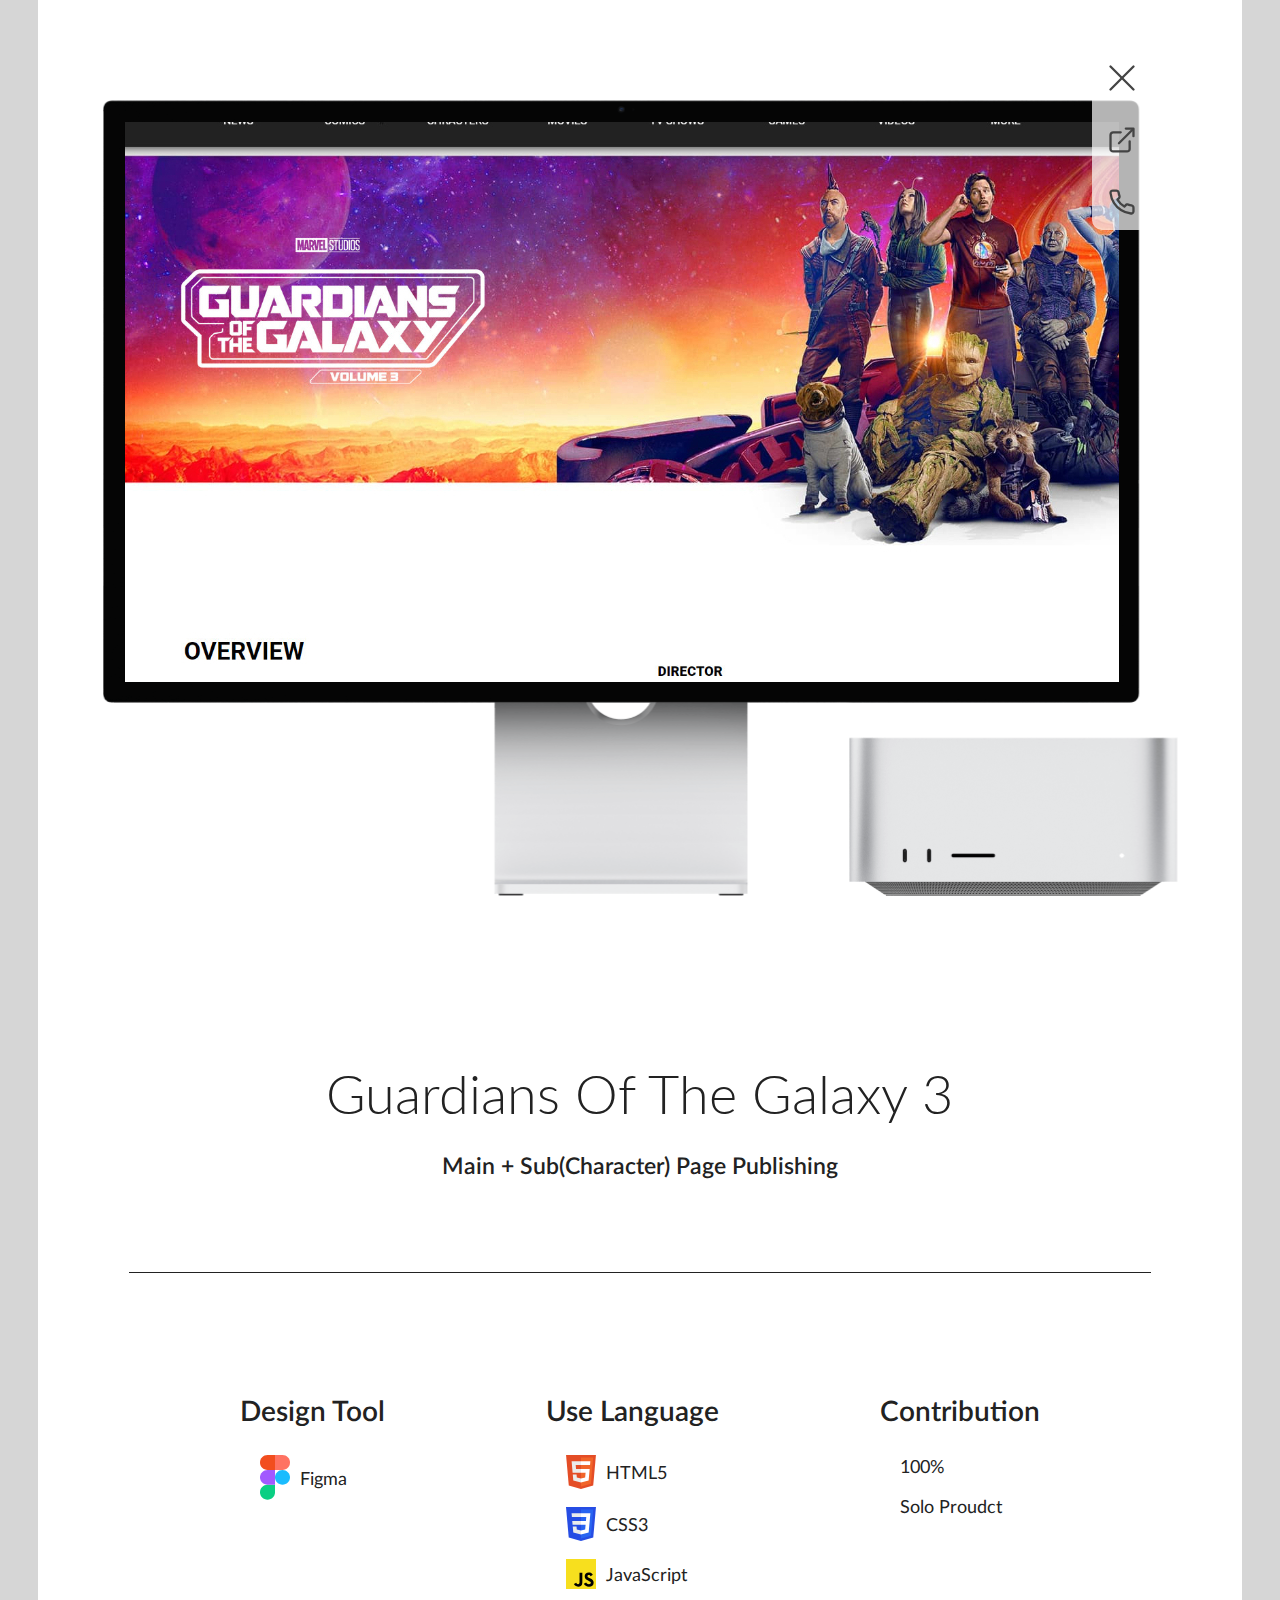
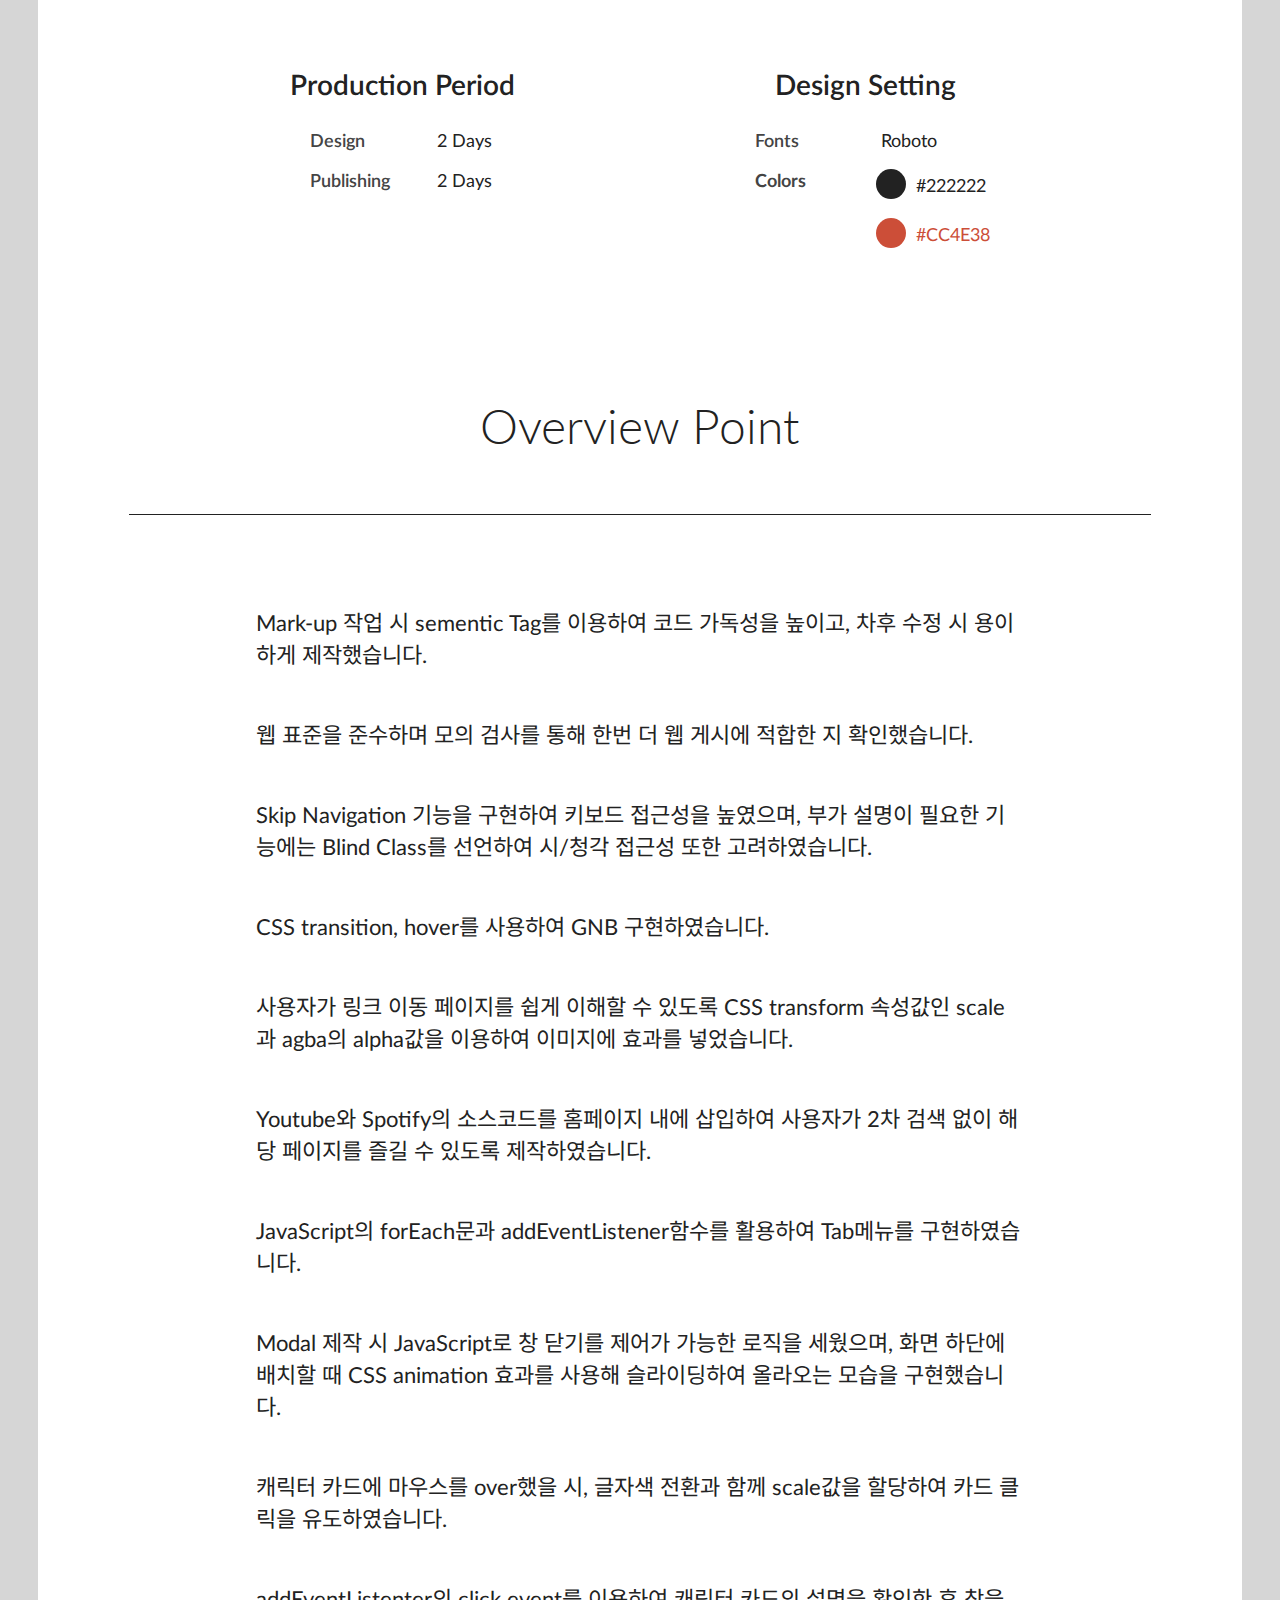
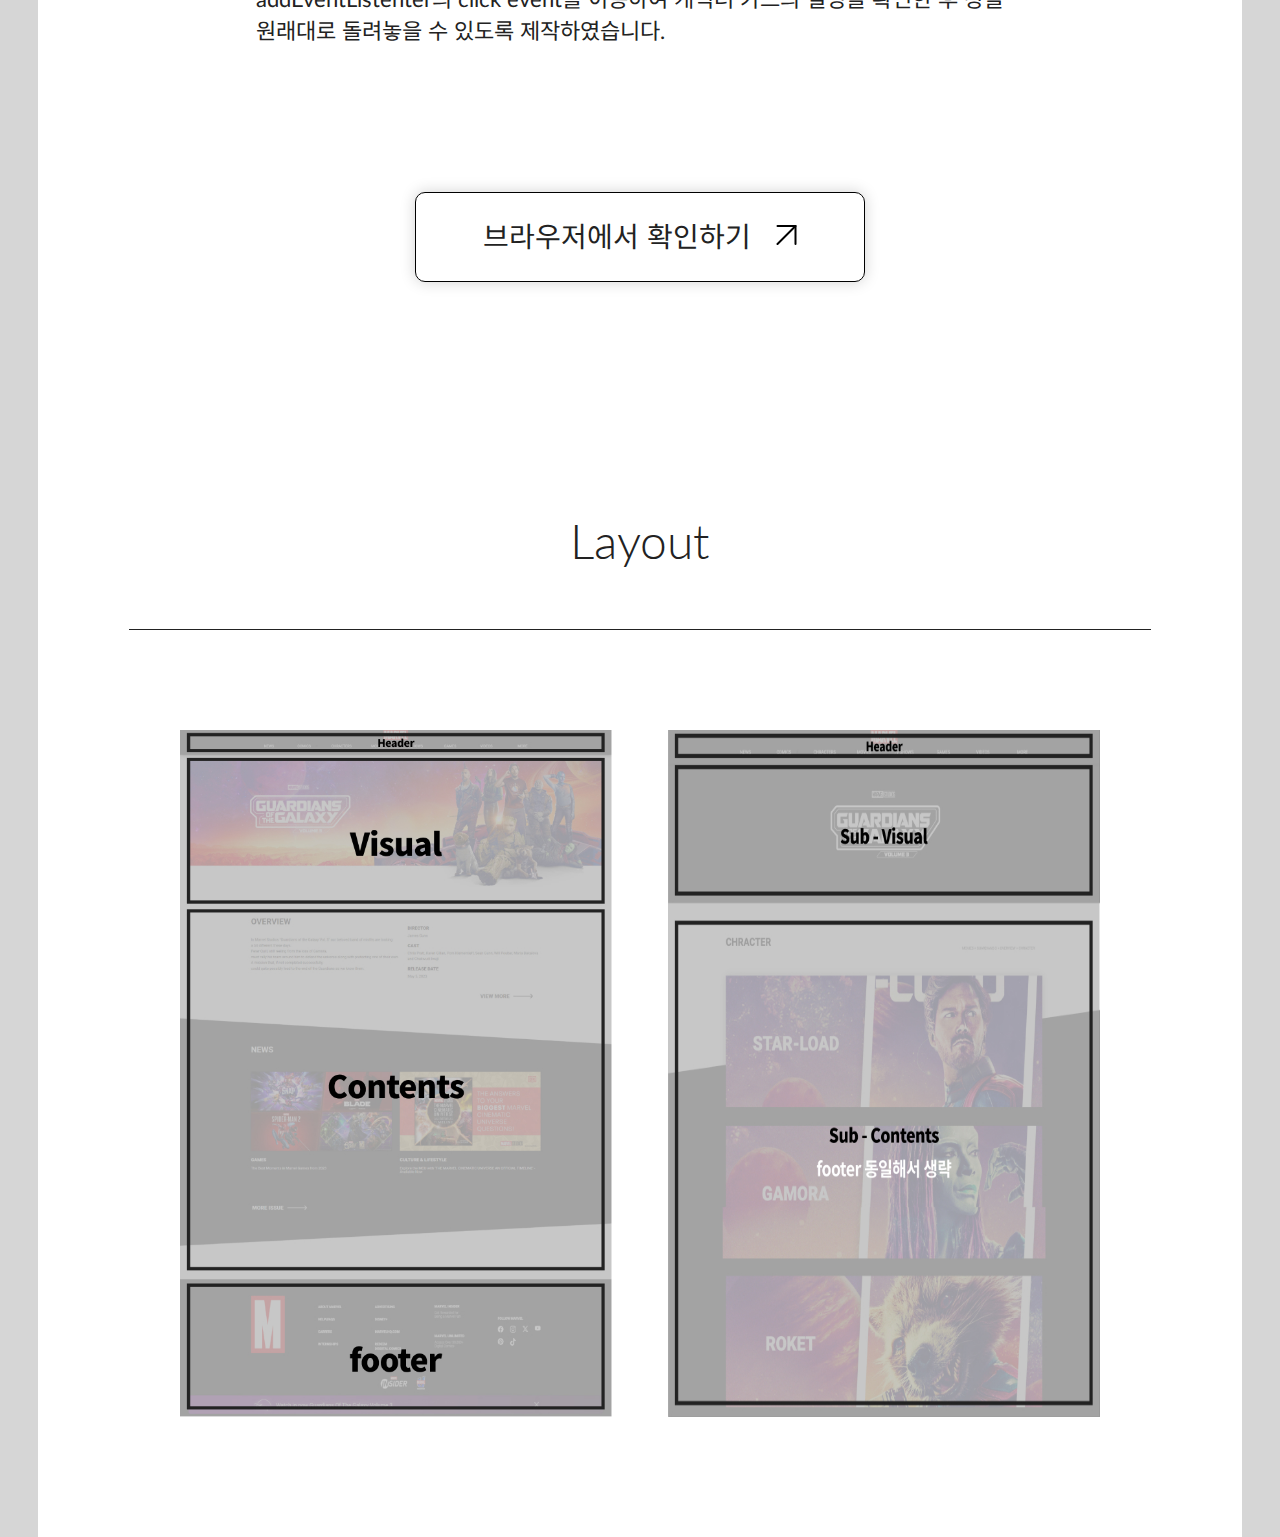
==== sub-works.html @ 9be68bdd "Add files via upload" ====
<!DOCTYPE html>
<html lang="ko">
<head>
<meta charset="UTF-8">
<meta name="viewport" content="width=device-width, initial-scale=1.0">
<title>works_guardians</title>
<!-- Google Fonts : Lato -->
<link href="https://fonts.googleapis.com/css2?family=Lato:wght@100;300;400;700;900&display=swap" rel="stylesheet">

<!-- Google Fonts : Noto Sans KR -->
<link href="https://fonts.googleapis.com/css2?family=Noto+Sans+KR:wght@100..900&display=swap" rel="stylesheet">

<!-- CSS -->
<link rel="stylesheet" href="css/sub-main.css">

<!-- 파비콘 -->
<link rel="icon" href="images/icon/sublime-icon-pav.png">
</head>
<body>


<div id="modal-contact">
	<div class="inner">
		<div class="heading">
			<div>
				<img src="images/icon/mail-icon.svg" alt="연락처를 알려드릴게요">
				<p>Easy Contect !</p>
			</div>
		</div>
 	
	 	<div class="con-area">
			<div class="call">
				<div class="call-para">
					<p>E-mail</p>
					<p>woogwayeon&#64;icloud.com</p>
				</div>

				<div class="call-para">
					<p>Cell Phone</p>
					<p>010 - 5244 - 0835</p>
				</div>

				<a href="http://woogwayeon.dothome.co.kr/portfolio/#profile" target="_blank">
					<div class="contect">
						<p>프로필 자세히 보러가기</p>
						<img src="images/icon/arrow-open-icon.svg" alt="열기">
					</div>
				</a>
			</div>

			<div class="img">
				<img src="images/face2.png" alt="프로필사진" class="face2">
			</div>
		</div>	

		<div class="button">
			닫기
		</div>

	</div>
</div>


<div id="wrap">
	
<div id="quick-bar">
	<div class="inner">
		<img src="images/icon/close-icon.svg" alt="창 닫기" onclick="window.close();">
		<a href="http://woogwayeon.dothome.co.kr/marvel" target="_blank">
			<img src="images/icon/open-window-icon.svg" alt="브라우저에서 창 열기">
		</a>
		<img src="images/icon/call-icon.svg" alt="연락처 확인하기" class="open-contect">
	</div>
</div>

<script>
	const openMod = document.querySelector('.open-contect')
	const callModal = document.querySelector('#modal-contact');
	const face2 = document.querySelector('.face2');
	const closeM = document.querySelector('.button');

	callModal.style.display="none";

	openMod.addEventListener("click", function(){
		callModal.style.display="block";
		callModal.style.animation="m-animation 0.5s";
		face2.style.animation="face 3s"
	})

	closeM.addEventListener('click',()=>{
		callModal.style.display="none";
	})

</script>

<div id="visual">
	<div class="inner">
		<div class="mac">
			<div class="mask">
				<img src="images/mockup/gog3.jpg" alt="" class="mac-window">
			</div>
		</div>
	</div>
</div>

<script>
	const gall = document.querySelector(".mask")
	const img = document.querySelector(".mac-window")
	const tempItem = img.cloneNode(true);

	gall.appendChild(tempItem);

		
	let y = 0;

	function slideGall(){
		

		y = y - 1;

		if( y < -(4096-560) ){ y=0; }

		if( y > 0 ){ y= -(4096-560); }

		img.style.top=y+"px";
	}

	setInterval(slideGall, 40);

</script>

<article id="con-wrap">

	<header id="header">
		<div class="inner">
			<h1>Guardians Of The Galaxy  3</h1>
			<p>Main + Sub(Character) Page Publishing</p>
		</div>
	</header>

	<section id="preview">

		<div class="inner">
			<div class="f-line">
				<div class="design-tool">
					<h3>Design Tool</h3>
					<div class="icon-set">
						<img src="images/icon/figma-icon.svg" alt="figma">
						<p>Figma</p>
					</div>
				</div>
				<div class="lang">
					<h3>Use Language</h3>
					<div class="icon-set">
						<img src="images/icon/html5.svg" alt="HTML5">
						<p>HTML5</p>
					</div>
					<div class="icon-set">
						<img src="images/icon/css3.svg" alt="CSS3">
						<p>CSS3</p>
					</div>
					<div class="icon-set">
						<img src="images/icon/js-icon.svg" alt="JavaScript ES6">
						<p>JavaScript</p>
					</div>
				</div>
				<div class="contribution">
					<h3>Contribution</h3>
					<p>100%</p>
					<p>Solo Proudct</p>
				</div>
			</div>

			<div class="s-line">
				<div class="period">
					<h3>Production Period</h3>
					<div class="para-set">
						<p>Design</p>
						<p>2 Days</p>
					</div>
					<div class="para-set">
						<p>Publishing</p>
						<p>2 Days</p>
					</div>
				</div>
				<div class="setting">
					<h3>Design Setting</h3>
					<div class="para-set">
						<p>Fonts</p>
						<p>Roboto</p>
					</div>
					<div class="colorchips">
						<p>Colors</p>
						<div class="c-circle">	
							<div class="icon-set">
								<img src="images/color/222.svg" alt="figma">
								<p>&#35;222222</p>
							</div>
							<div class="icon-set">
								<img src="images/color/CC4E38-gog.svg" alt="figma">
								<p>&#35;CC4E38</p>
							</div>
						</div>
					</div>
				</div>
			</div>
		</div>

	</section>
	<section id="overview">
		<div class="inner">
			<h2>Overview Point</h2>

			<div class="para">
				<p>Mark-up 작업 시 sementic Tag를  이용하여 코드 가독성을 높이고, 차후 수정 시 용이하게  제작했습니다.</p>
				<p>웹 표준을 준수하며 모의 검사를 통해 한번 더 웹 게시에 적합한 지 확인했습니다.</p>
				<p>
					Skip Navigation 기능을 구현하여 키보드 접근성을 높였으며,
					부가 설명이 필요한 기능에는 Blind Class를 선언하여 시/청각 접근성 또한 고려하였습니다.
				</p>
				<p>CSS transition, hover를 사용하여 GNB 구현하였습니다.</p>
				<p>
					사용자가 링크 이동 페이지를 쉽게 이해할 수 있도록 CSS transform 속성값인 scale과 agba의 alpha값을 이용하여
					이미지에 효과를 넣었습니다.
				</p>
				<p>
					Youtube와 Spotify의 소스코드를 홈페이지 내에 삽입하여 사용자가 2차 검색 없이 해당 페이지를 즐길 수 있도록
					제작하였습니다.
				</p>
				<p>JavaScript의 forEach문과 addEventListener함수를 활용하여 Tab메뉴를 구현하였습니다.</p>
				<p>
					Modal 제작 시 JavaScript로 창 닫기를 제어가 가능한 로직을 세웠으며,
					화면 하단에 배치할 때 CSS animation 효과를 사용해 슬라이딩하여 올라오는 모습을 구현했습니다.
				</p>			
				<p>캐릭터 카드에 마우스를 over했을 시, 글자색 전환과 함께  scale값을 할당하여 카드 클릭을 유도하였습니다.</p>
				<p>
					addEventListenter의 click event를 이용하여 캐릭터 카드의 설명을 확인한 후 창을 원래대로
					돌려놓을 수 있도록  제작하였습니다.
				</p>	
			</div>
			<div class="btn">
				<a href="http://woogwayeon.dothome.co.kr/marvel" target="_blank">
					<div class="inner">
						<p>브라우저에서 확인하기</p>
						<img src="images/icon/arrow-open-icon.svg" alt="브라우저에서 작업물 확인하기">
					</div>
				</a>
			</div>
		</div>
	</section>

	<section id="layout">
		<h2>Layout</h2>
		<div class="layout-img">
			<img src="images/mockup/gog3-layout-01.jpg" alt="메인페이지 레이아웃 구조를 나타낸 그림입니다 헤더, 비주얼, 컨텐츠, 푸터가 세로배열 되어있습니다.">
			<img src="images/mockup/gog3-layout-02.jpg" alt="서브페이지 레이아웃 구조를 나타낸 그림입니다 헤더, 서브메인과 비주얼을 함께 합친 뒤 컨텐츠 부분이 이어집니다. 푸터까지 모든 블록은 세로배열 되어있습니다.">
		</div>
	</section>

</article>

<footer id="footer">
	<div class="f-inner"></div>
</footer>

</div>

</body>
</html>
---- css/sub-main.css ----
/* CSS Reset */

html{ height: 100%; }
body{ background: #D6D6D6; }
body,header,div,article,section,nav,footer,h1,h2,h3,h4,h5,h6,ul,li,fieldset,legend,p{ margin: 0; padding: 0; font-family: 'Lato','Noto Sans KR'; box-sizing: border-box; }
h1,h2,h3,h4,h5,h6,input,button{ font-size: 14px; color: #222 }
ul,li,ol{ list-style: none; color:#222; }
a{ text-decoration: none; color: #222; transition:0.5s; }
a:hover{ opacity: 0.6; }
fieldset{ border: none; }
img { vertical-align:top; }
table { border-collapse:collapse; }
p{ color: #222; }

.blind{ position: absolute; top: -9999px; } 

/* wrap */

#wrap{
	width: 94%;
	min-width: 820px;
	margin: 0 auto;
	background: #fff;
}

/* quick click */

#quick-bar{
	position: fixed;
	right: 10%; top: 50px;
	z-index: 999;
}

#quick-bar .inner{
	width: 60px; height: 180px;
	background: #fff;
/*	border: 1px solid #000;*/
	background: rgba(255, 255, 255, 0.7);
	border-radius: 10px;
	display: flex;
	flex-direction: column;
	align-items: center;
	padding-top: 15px;
}

#quick-bar .inner img{ 
	display: block;
	width: 26px;
	padding-bottom: 36px;
	transition: 0.5s;
}

#quick-bar .inner img:hover{ opacity: 0.6; }

/* visual-mac */

#visual{ width: 100%; margin: 0 auto; }
#visual .inner{ 
	text-align: center;
	padding-top: 100px; 
}

.mac{
	width: 1075px; height: 796px;
	margin: 0 auto;
/*	border: 3px solid pink;*/
	background: url(../images/Mac-crop.png) no-repeat;
	position: relative;
}

.mask{ 
	background: cyan; 
	width: 994px; 
	height: 560px;
	overflow:hidden; 
	position: absolute;
	top: 22px; left: 22px;
}

/*@keyframes slide-img{
	0%{ top: 0%; }
	100%{ top: -450%; }
}*/

.mask img{ 
/*	animation: slide-img 50s infinite linear 0.7s backwards;*/
	position: relative;
	top:0; left: 0;
}




/* content wrap */

#con-wrap{ 
	width: 85%;
	margin: 0 auto;
/*	border: 1px solid magenta; */
}



/* header */

#header{  
	width: 100%;
	padding-top: 165px;
	padding-bottom: 93px;
	border-bottom: 1px solid #222;
}

#header .inner{ text-align: center; }

#header h1{ 
	font: 300 54px 'Lato';
	letter-spacing: -2%; 
}

#header p{
	font: 600 23px 'Lato';
	transform: rotate(0.03deg);
	padding-top: 25px;
}



/* preview */

#preview{ padding-top: 120px; }

#preview .inner>div h3{
	font: 600 28px 'Lato';
	transform: rotate(0.03deg);
	padding-bottom: 28px;
}

#preview p{
	font: 400 18px 'Lato';
	transform: rotate(0.03deg);
}

/* Preview - first line */

.f-line{
	width: 800px;
	margin: 0 auto;
	display: flex;
	justify-content: space-between;
}


.icon-set{
	display: flex;
	align-items: center;
	padding-left: 20px;
	padding-bottom: 18px;
}

.icon-set img{
	width: 30px;
/*	margin: 0 auto;*/
	padding-right: 10px;
}

.contribution p{ padding-left: 20px; padding-bottom: 18px; }


/* preview - second line */

.s-line{
	width: 700px;
	margin: 0 auto;
	display: flex;
	justify-content: space-between;
	padding-top: 60px;
}

.para-set{
	display: flex;
	width: 202px;
	justify-content: space-between;
	padding-left: 20px;
	padding-bottom: 18px;
}

#preview .para-set p:nth-child(1){
	font-weight: 600;
	color: #444	;
}

.setting h3{ padding-left: 40px; }

.colorchips{
	padding-left: 20px;
	display: flex;
}

.c-circle{ padding-left: 50px; }

#preview .colorchips p:nth-child(1){
	font-weight: 700;
	color: #444	;	
}

.c-circle .icon-set:nth-child(1) p{ color: #222; }
.c-circle .icon-set:nth-child(2) p{ color: #cc4e38; }



/* overview */

#overview .inner h2{  
	width: 100%;
	padding-top: 130px; 
	padding-bottom: 60px;
	border-bottom: 1px solid #222;
	text-align: center;
	font: 300 48px 'Lato';
}

#overview .para{
	padding-top: 90px;
	width: 75%;
	margin: 0 auto;
}

.para p{
	font: 400 22px 'Lato','Noto Sans KR';
	transform: rotate(0.03deg);
	padding-bottom: 48px;
}

.btn{ 
	width: 450px;
	height: 90px;
	margin: 0 auto;
	border: 1px solid #000;
	border-radius: 10px; 
	margin-top: 99px;
	margin-bottom: 100px;
	box-shadow: 0 0 15px rgba(0, 0, 0, 0.18);
}

.btn .inner{
	width: 100%;
	padding-top: 22px;
	display: flex;
	align-items: center;
	justify-content: center;
}

.btn .inner p{ 
	font: 400 28px 'Noto Sans KR';
	padding-right: 25px;
}


/* Layout */

#layout h2{  
	width: 100%;
	padding-top: 130px; 
	padding-bottom: 60px;
	border-bottom: 1px solid #222;
	text-align: center;
	font: 300 48px 'Lato';
}

.layout-img{
	padding-top: 100px;
	padding-bottom: 120px;
	width: 90%;
	margin: 0 auto;
	display: flex;
	justify-content: space-between;
}

.layout-img img{
	width: 47%;
}



/* contect modal */


@keyframes m-animation{
	0%{ opacity: 0; }
	100%{ opacity: 1; }
}


#modal-contact{
	width: 650px;
	height: 400px;
	position: fixed;
	top: calc(50% - 200px); 
	left: calc(50% - (650px/2)); 
	background-color: #fff;
	border: 1px solid rgba(102, 102, 102, 0.2);
	box-shadow: 0 0 15px rgba(0, 0, 0, 0.15);
	z-index: 10000;
	border-radius: 20px;
/*	padding: 30px;*/
}

#modal-contact .inner{
	width: 88%;
	margin: 0 auto;
/*	border: 1px solid #000;  */
}

#modal-contact .heading{
	border-bottom: 1px solid rgba(102, 102, 102, 0.4); 
}

#modal-contact .heading>div{
	display: flex;
	padding-top: 20px;
	padding-bottom: 20px;
}

#modal-contact .heading img{ 
	width: 23px;
	padding-left: 5px; 
}
#modal-contact .heading p{
	font: 600 24px 'Lato';
	color: #333;
	padding-left: 20px;
}

#modal-contact .con-area{
	display: flex;
	width: 85%;
	margin: 0 auto;
	justify-content: space-between;
	padding-top: 50px;
}

.call-para {
	display: flex;
	width: 310px;
	justify-content: space-between;
	padding-top: 17px;
}

.call-para p{
	font: 400 18px 'Lato';
	color: #333;
	transform: rotate(0.03deg);
}

.call-para p:nth-child(1){
	font-weight: 700;
}

.con-area .contect{
	display: flex;
	padding-top: 30px;
	padding-left: 127px;
}

.con-area .contect p{
	font-weight: 700;
	padding-right: 15px; 
}
.con-area .contect img{
	width: 12px;
	transform: rotate(45deg); 
}

@keyframes face{
	0%{	transform: rotate(0deg) }
	100%{ transform: rotate(15deg) }
}

#modal-contact .img img{
	width: 125px;
	transform: rotate(15deg);
	transition: 1.5s;
/*	animation: face 2s;*/
}

.button{
	width: 124px;
	height: 40px;
	margin: 0 auto;
	line-height: 40px;
	border: 1px solid #888;
	border-radius: 8px;
	text-align: center;
	margin-top: 45px;
	transition: 0.5s;
}

.button:hover{
	transform: scale(1.02);
}
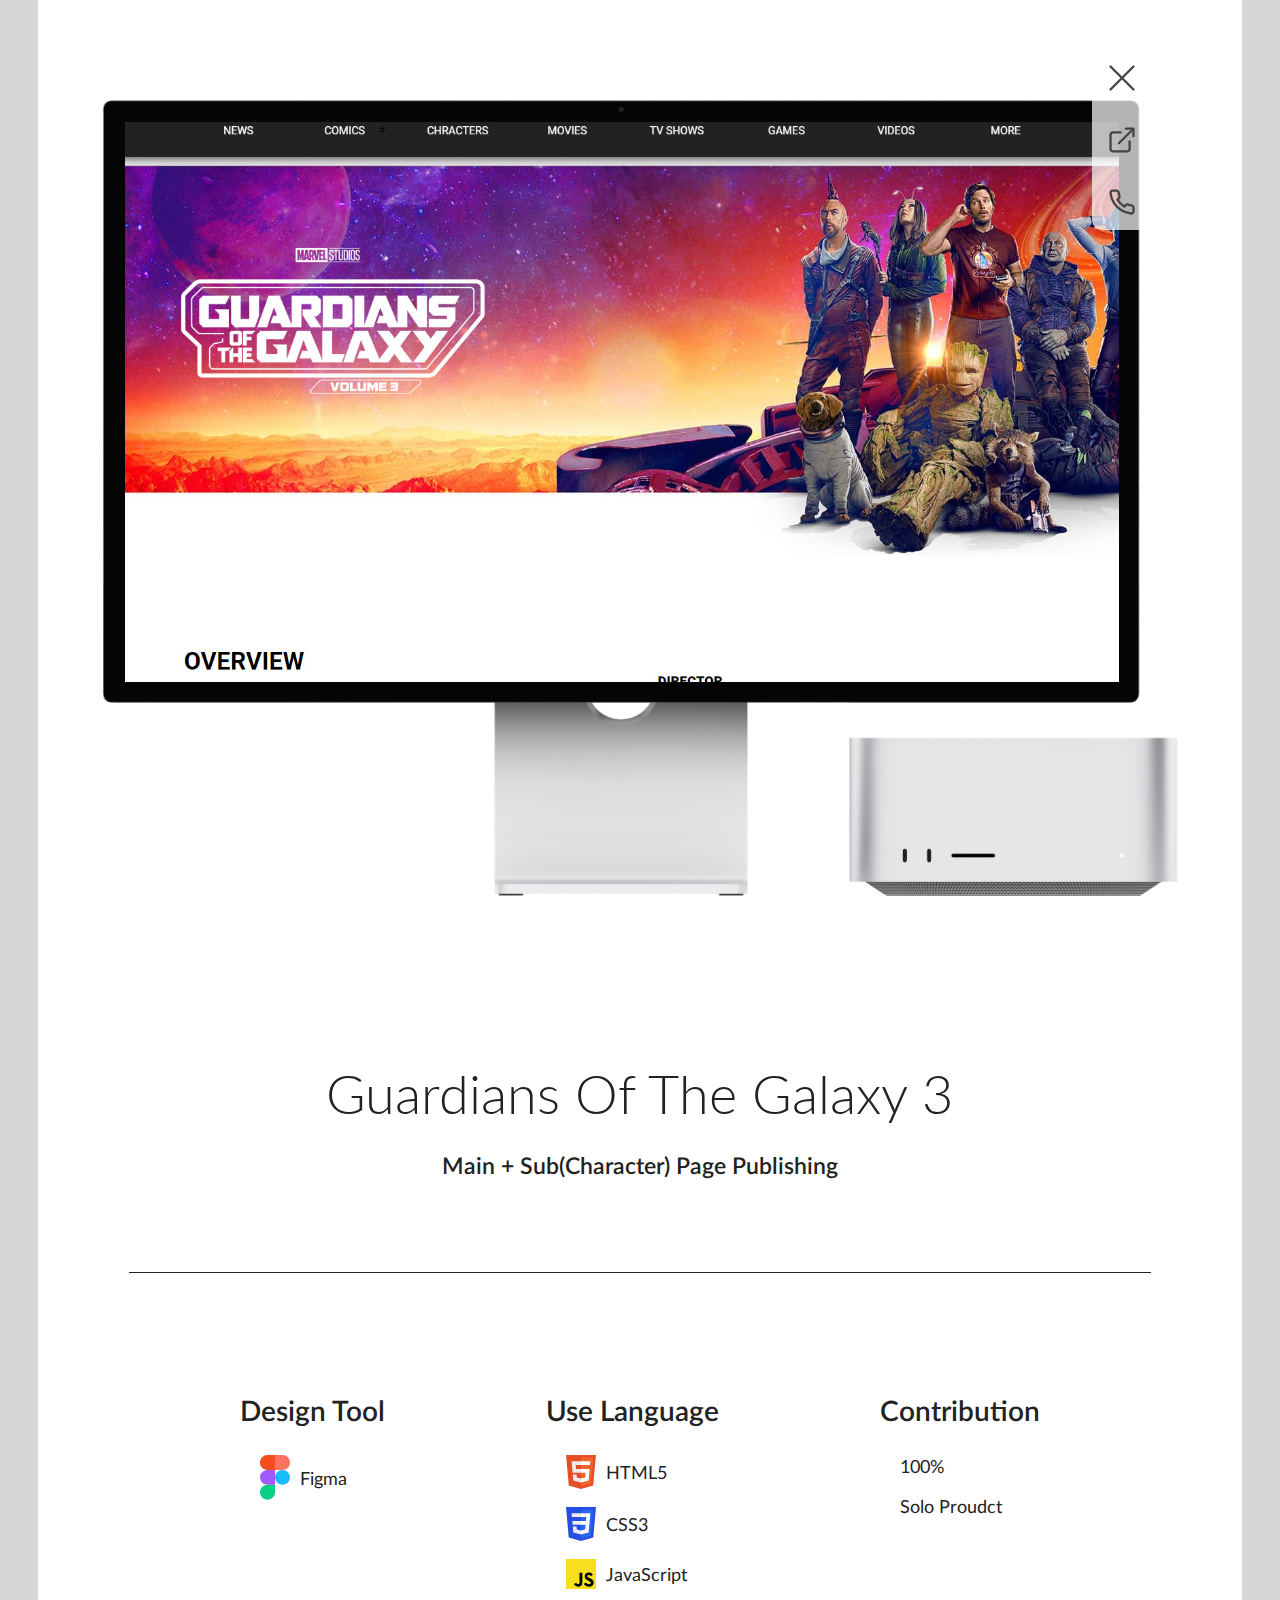
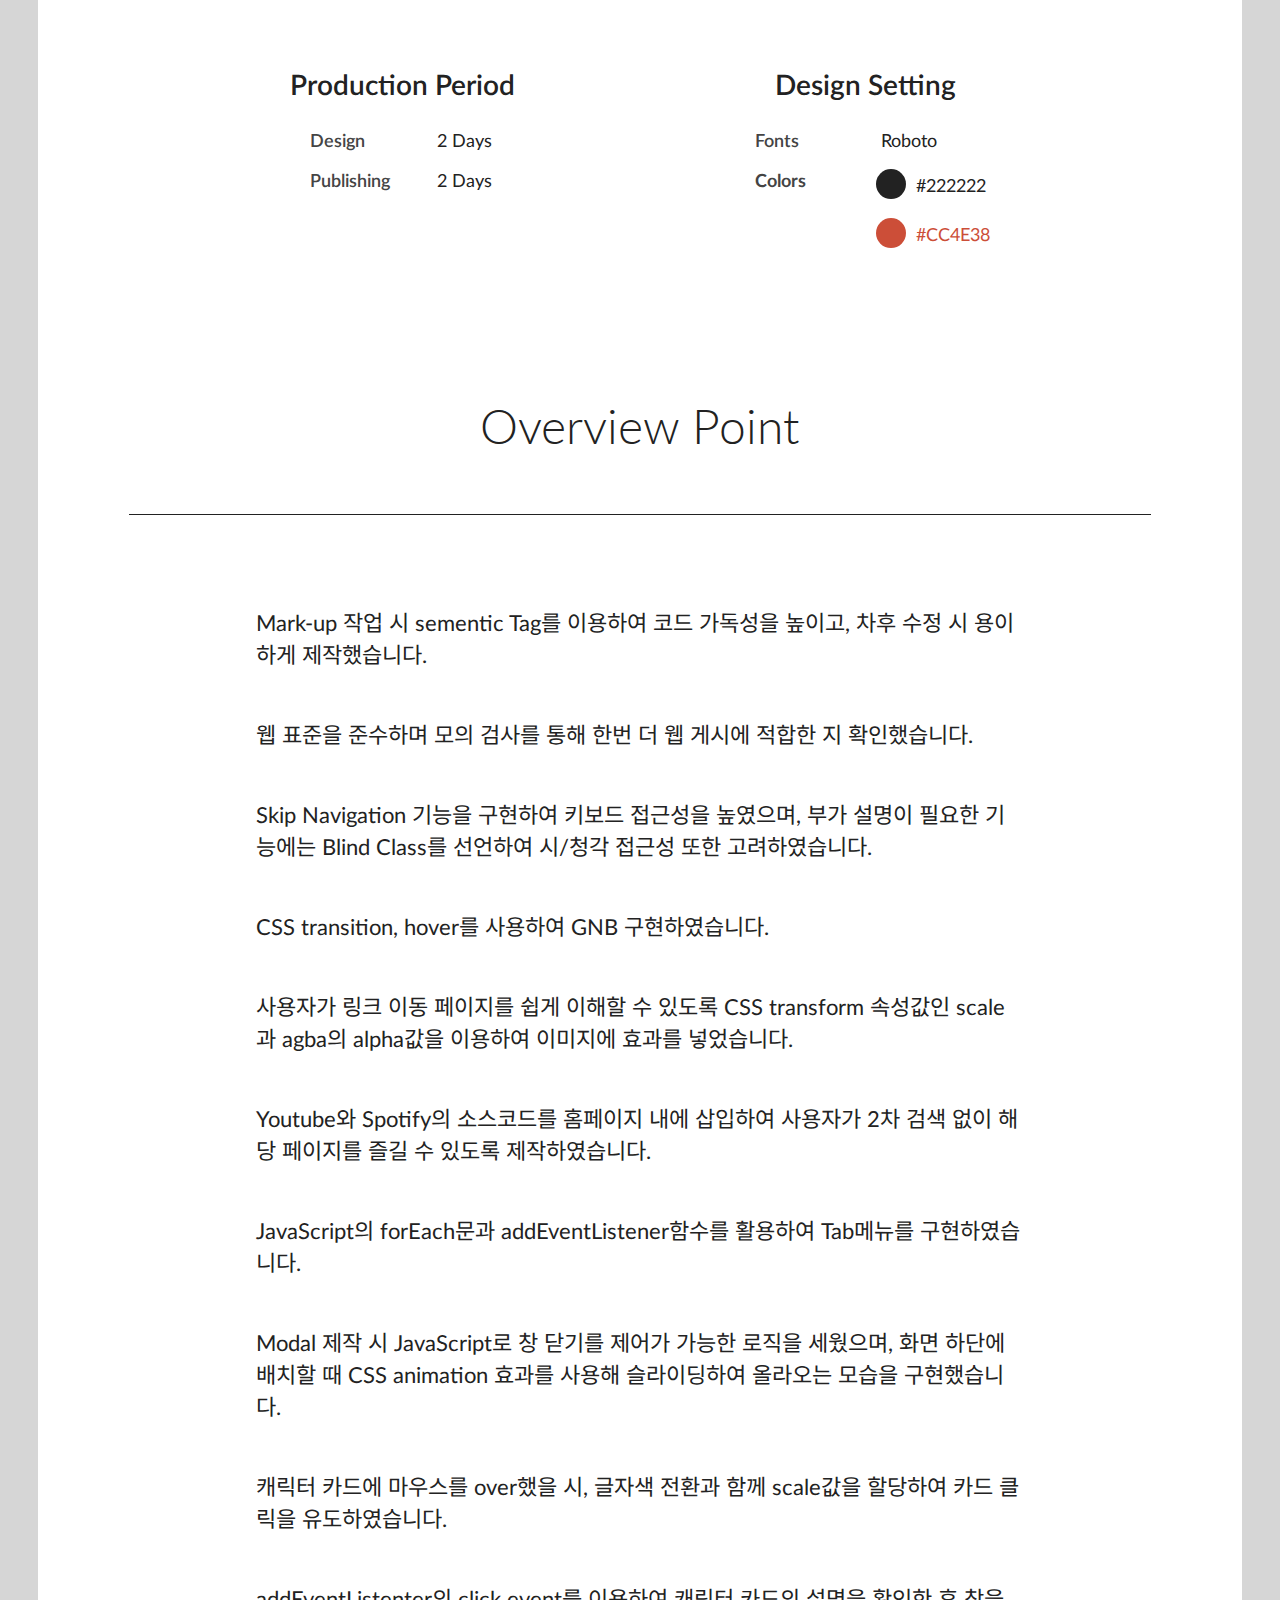
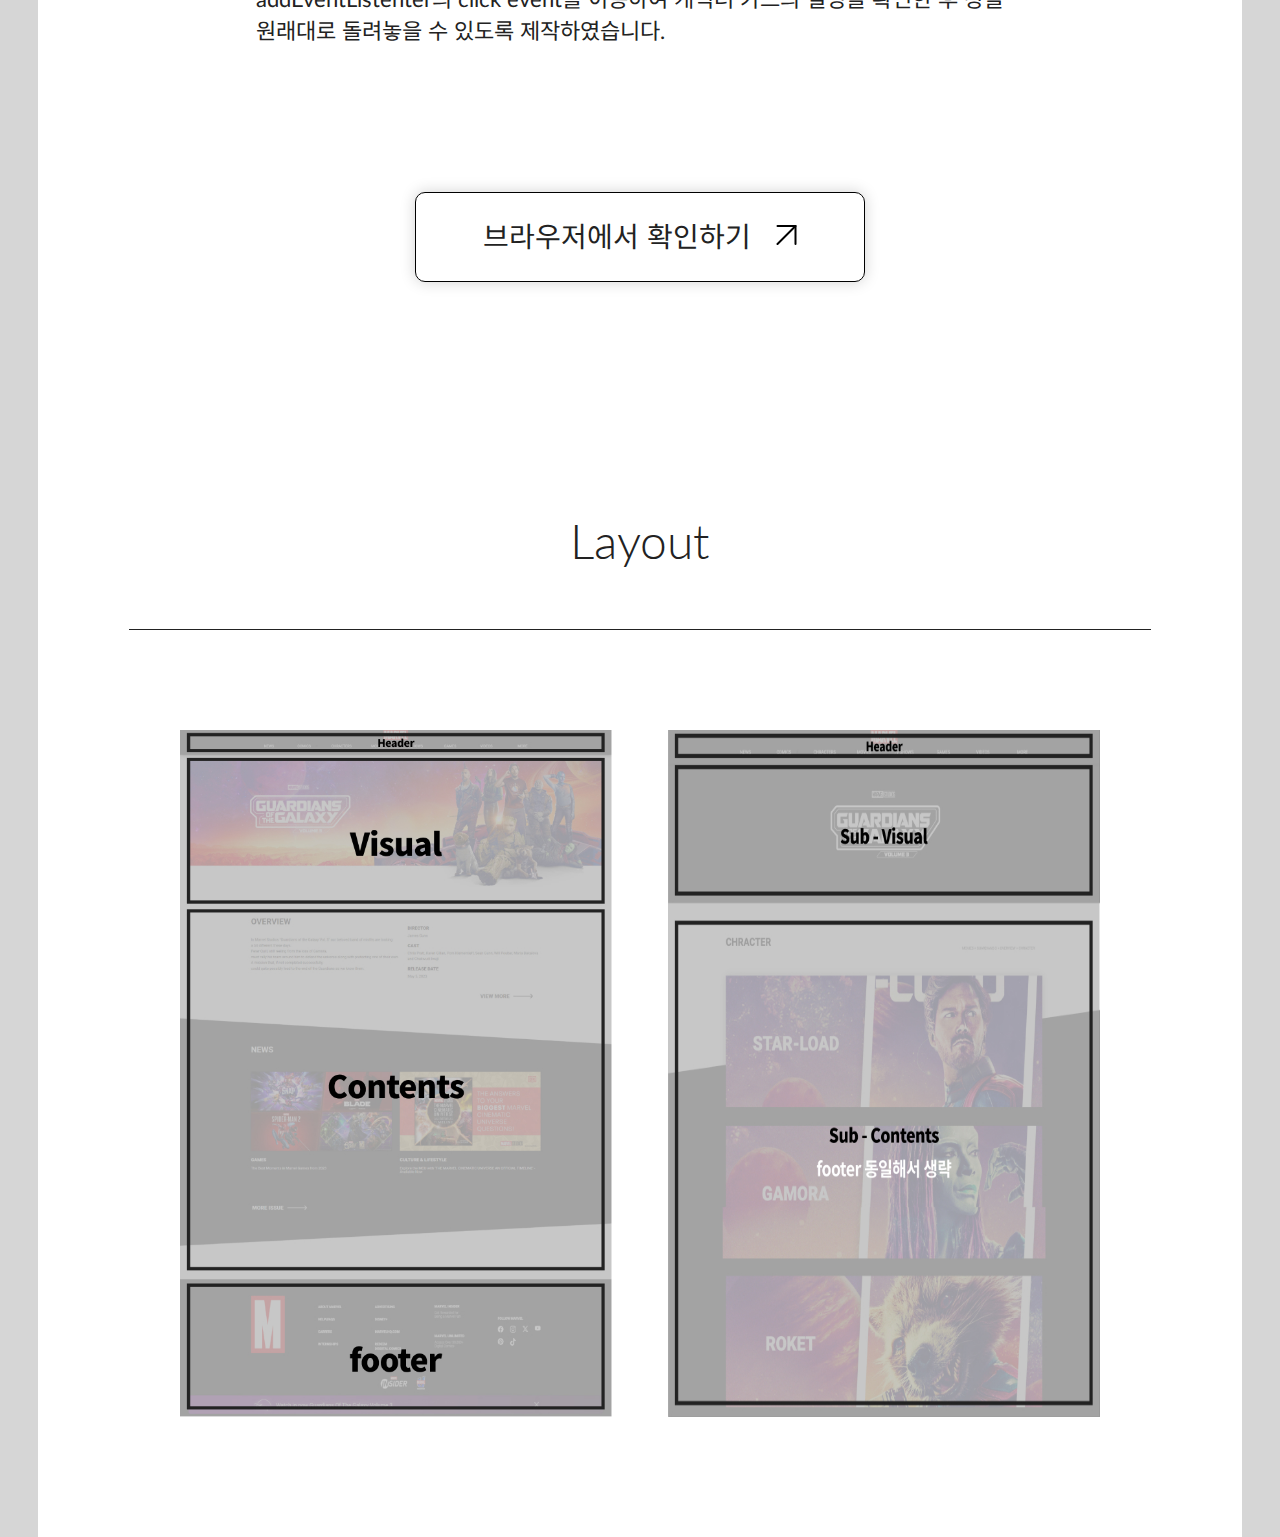
==== commit 5c12a5ba: "Add files via upload" ====
--- a/sub-works.html
+++ b/sub-works.html
@@ -40,7 +40,7 @@
 					<p>010 - 5244 - 0835</p>
 				</div>
 
-				<a href="http://woogwayeon.dothome.co.kr/portfolio/#profile" target="_blank">
+				<a href="https://woogwayeon.github.io/sublime_portfolio/#design" target="_blank">
 					<div class="contect">
 						<p>프로필 자세히 보러가기</p>
 						<img src="images/icon/arrow-open-icon.svg" alt="열기">
@@ -66,7 +66,7 @@
 <div id="quick-bar">
 	<div class="inner">
 		<img src="images/icon/close-icon.svg" alt="창 닫기" onclick="window.close();">
-		<a href="http://woogwayeon.dothome.co.kr/marvel" target="_blank">
+		<a href="https://woogwayeon.github.io/marvel/" target="_blank">
 			<img src="images/icon/open-window-icon.svg" alt="브라우저에서 창 열기">
 		</a>
 		<img src="images/icon/call-icon.svg" alt="연락처 확인하기" class="open-contect">
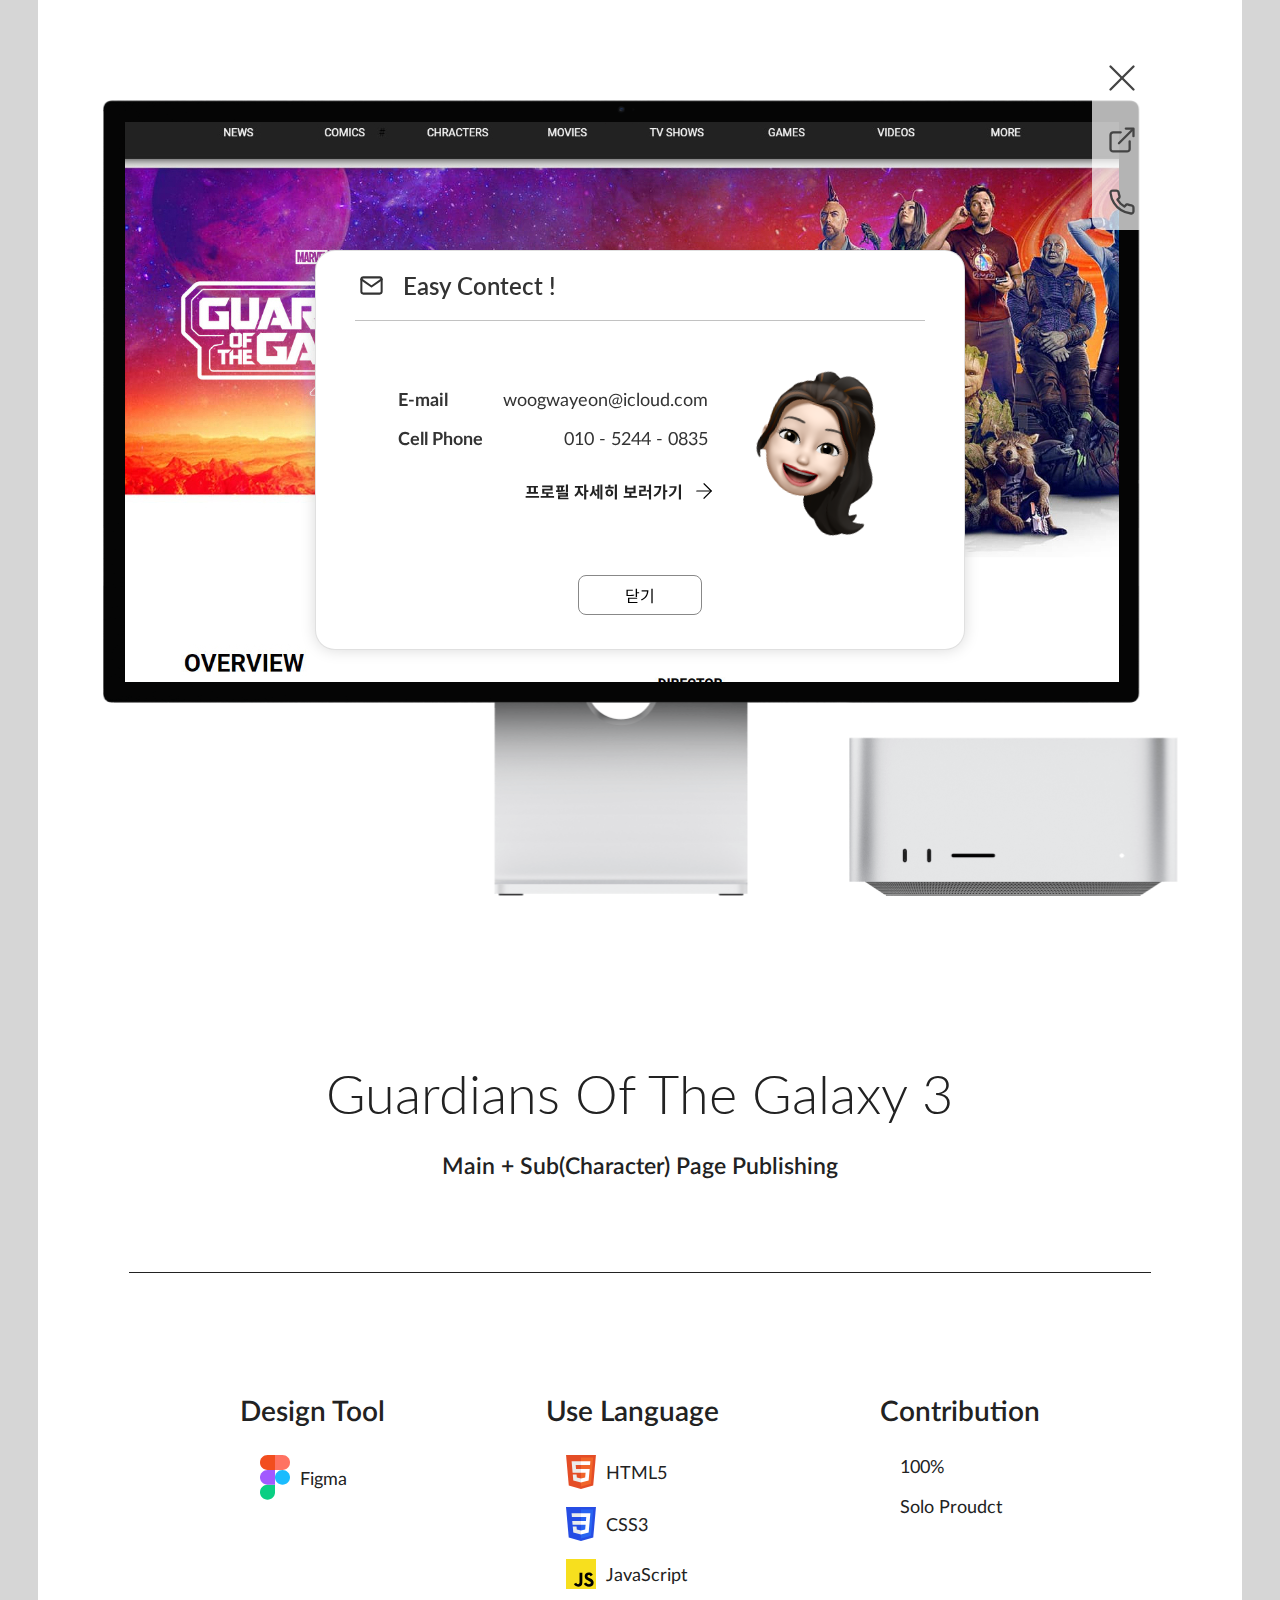
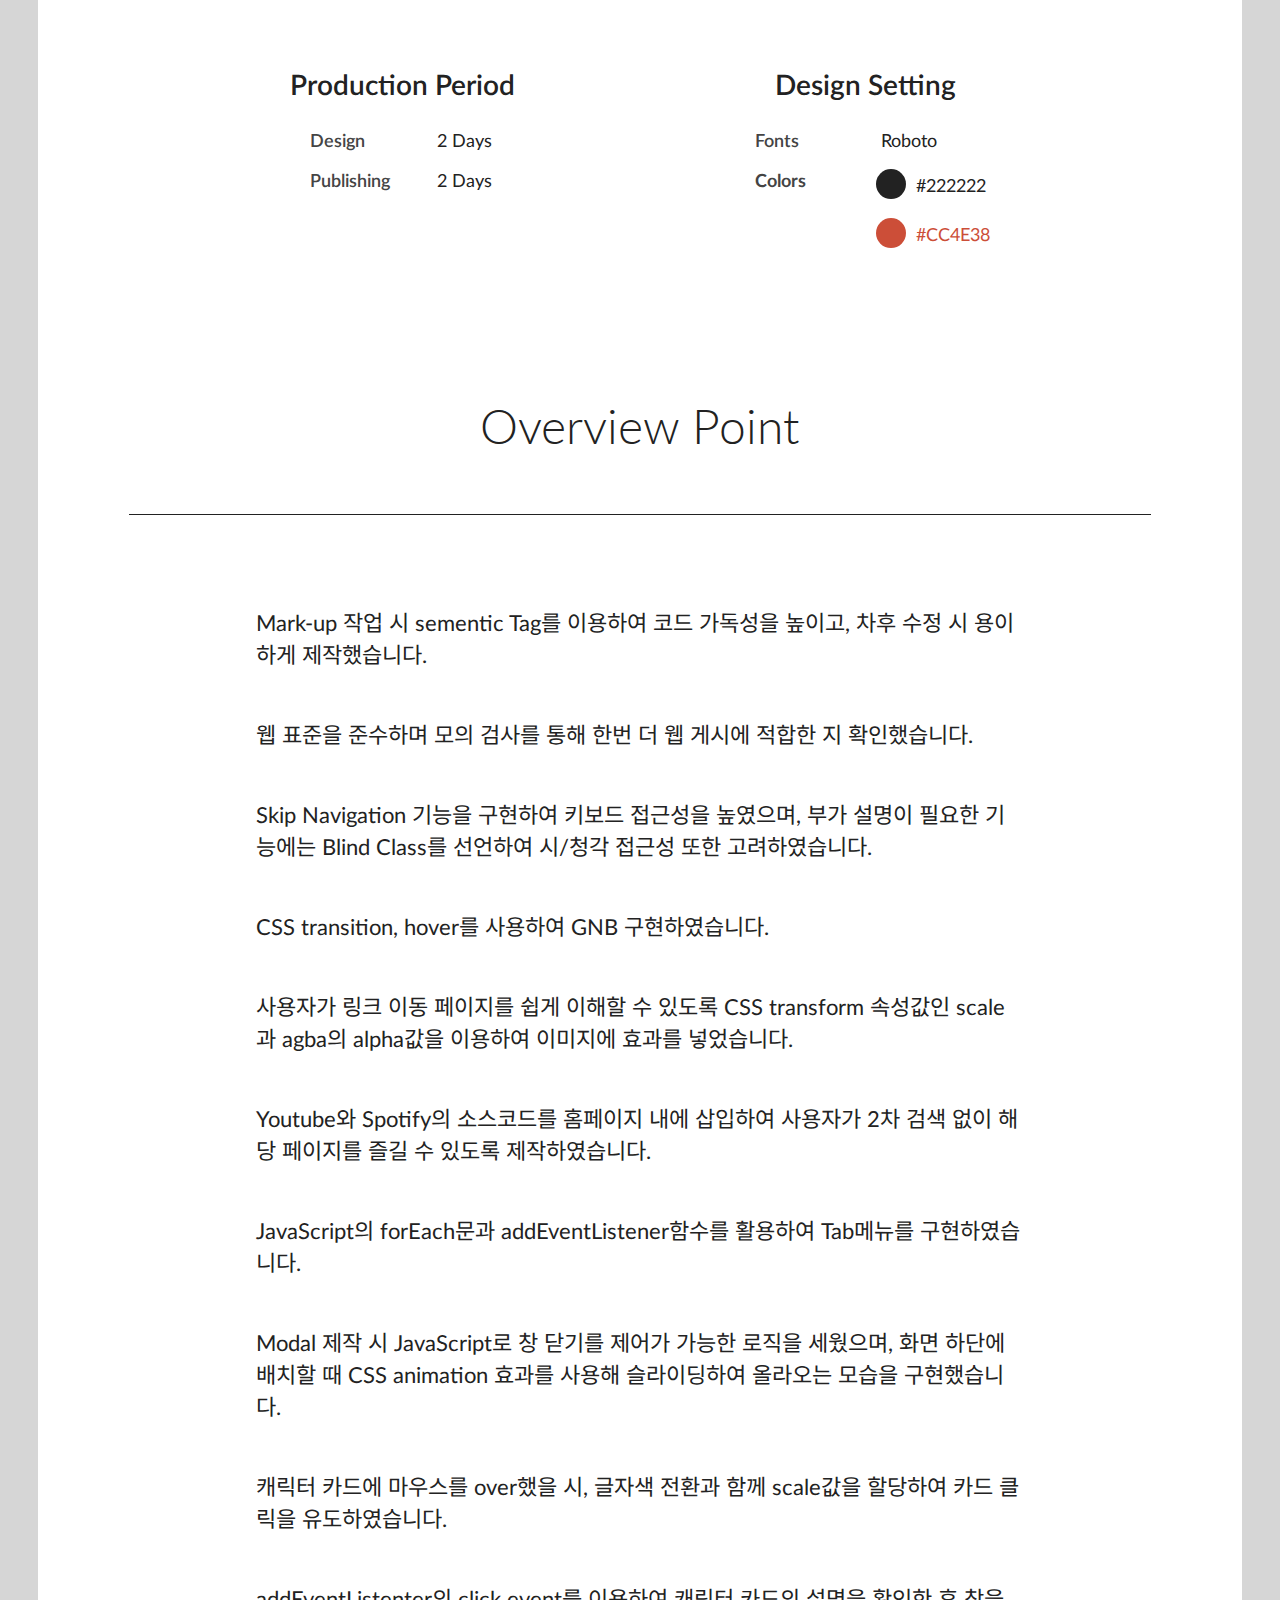
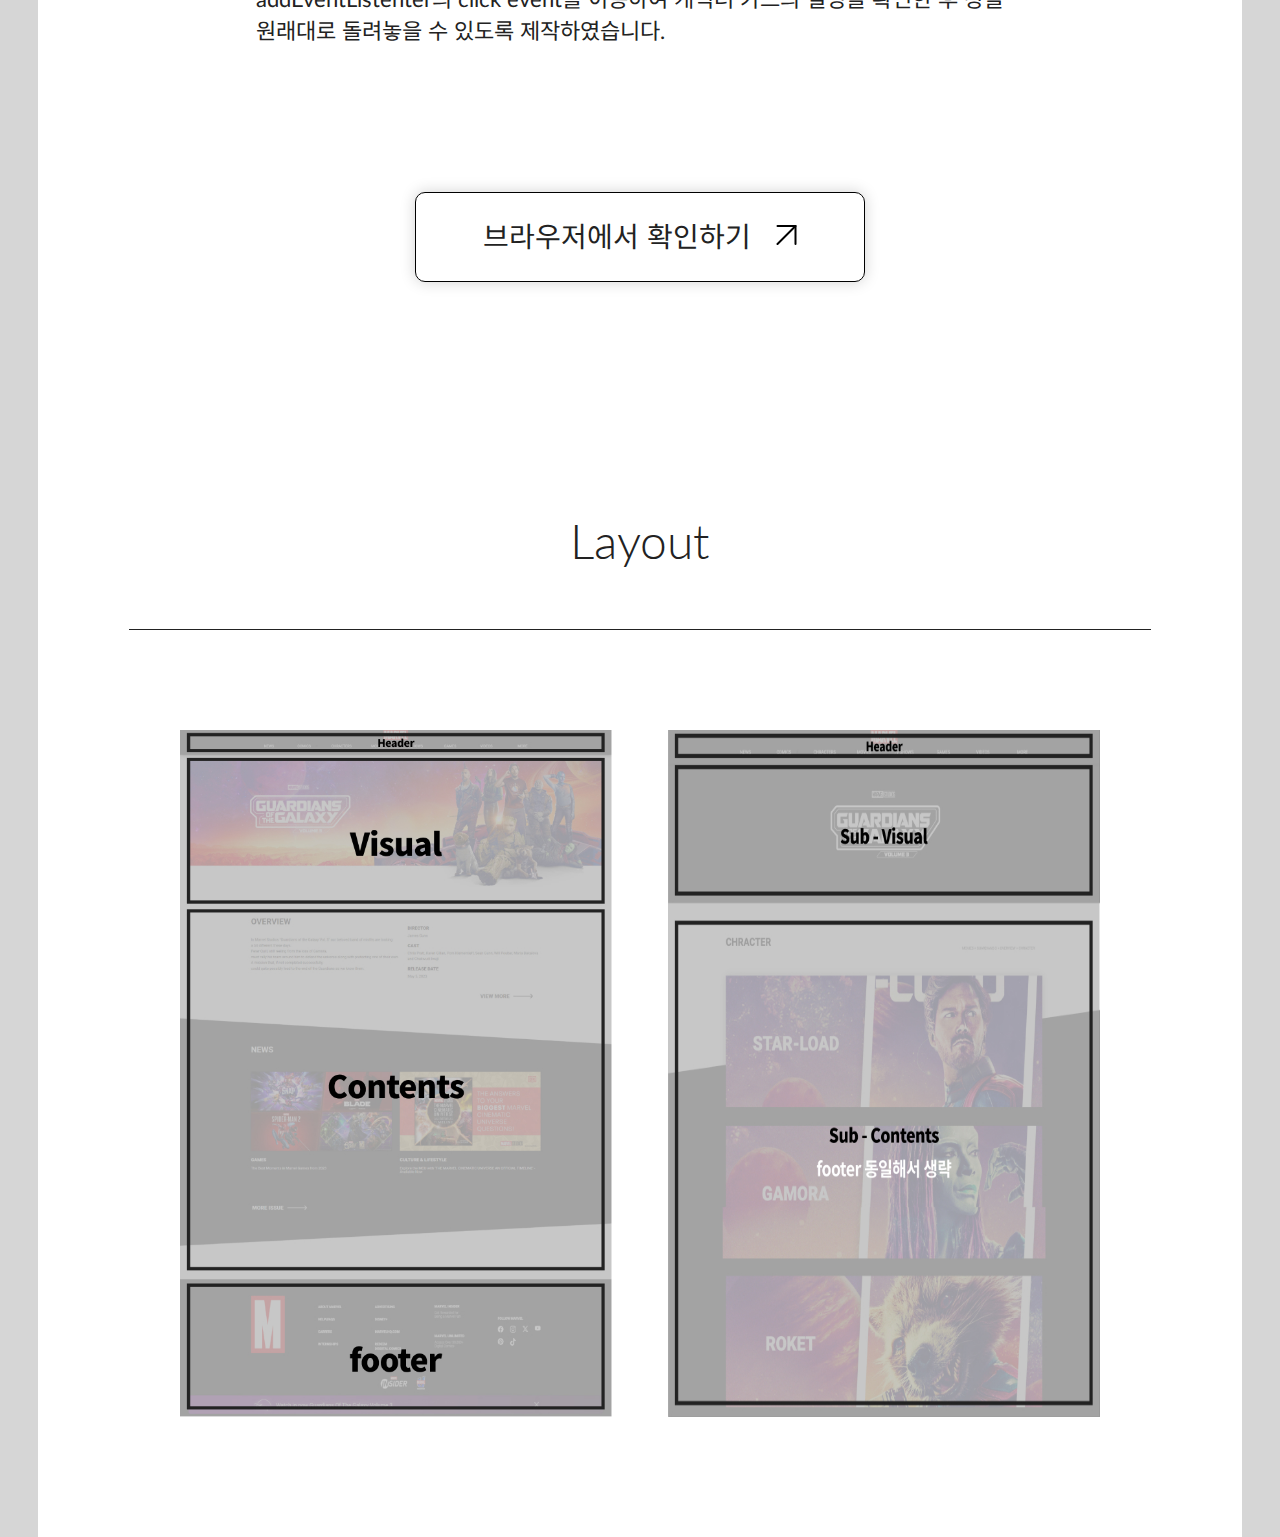
==== commit cd4ffa0c: "Add files via upload" ====
--- a/sub-works.html
+++ b/sub-works.html
@@ -18,6 +18,27 @@
 </head>
 <body>
 
+<script>
+	
+	const openMod = document.querySelector('.open-contect')
+	const callModal = document.querySelector('#modal-contact');
+	const face2 = document.querySelector('.face2');
+	const closeM = document.querySelector('.button');
+
+	callModal.style.display="none";
+
+	openMod.addEventListener("click", function(){
+		callModal.style.display="block";
+		callModal.style.animation="m-animation 0.5s";
+		face2.style.animation="face 3s"
+	})
+
+	closeM.addEventListener('click',()=>{
+		callModal.style.display="none";
+	})
+
+
+</script>
 
 <div id="modal-contact">
 	<div class="inner">
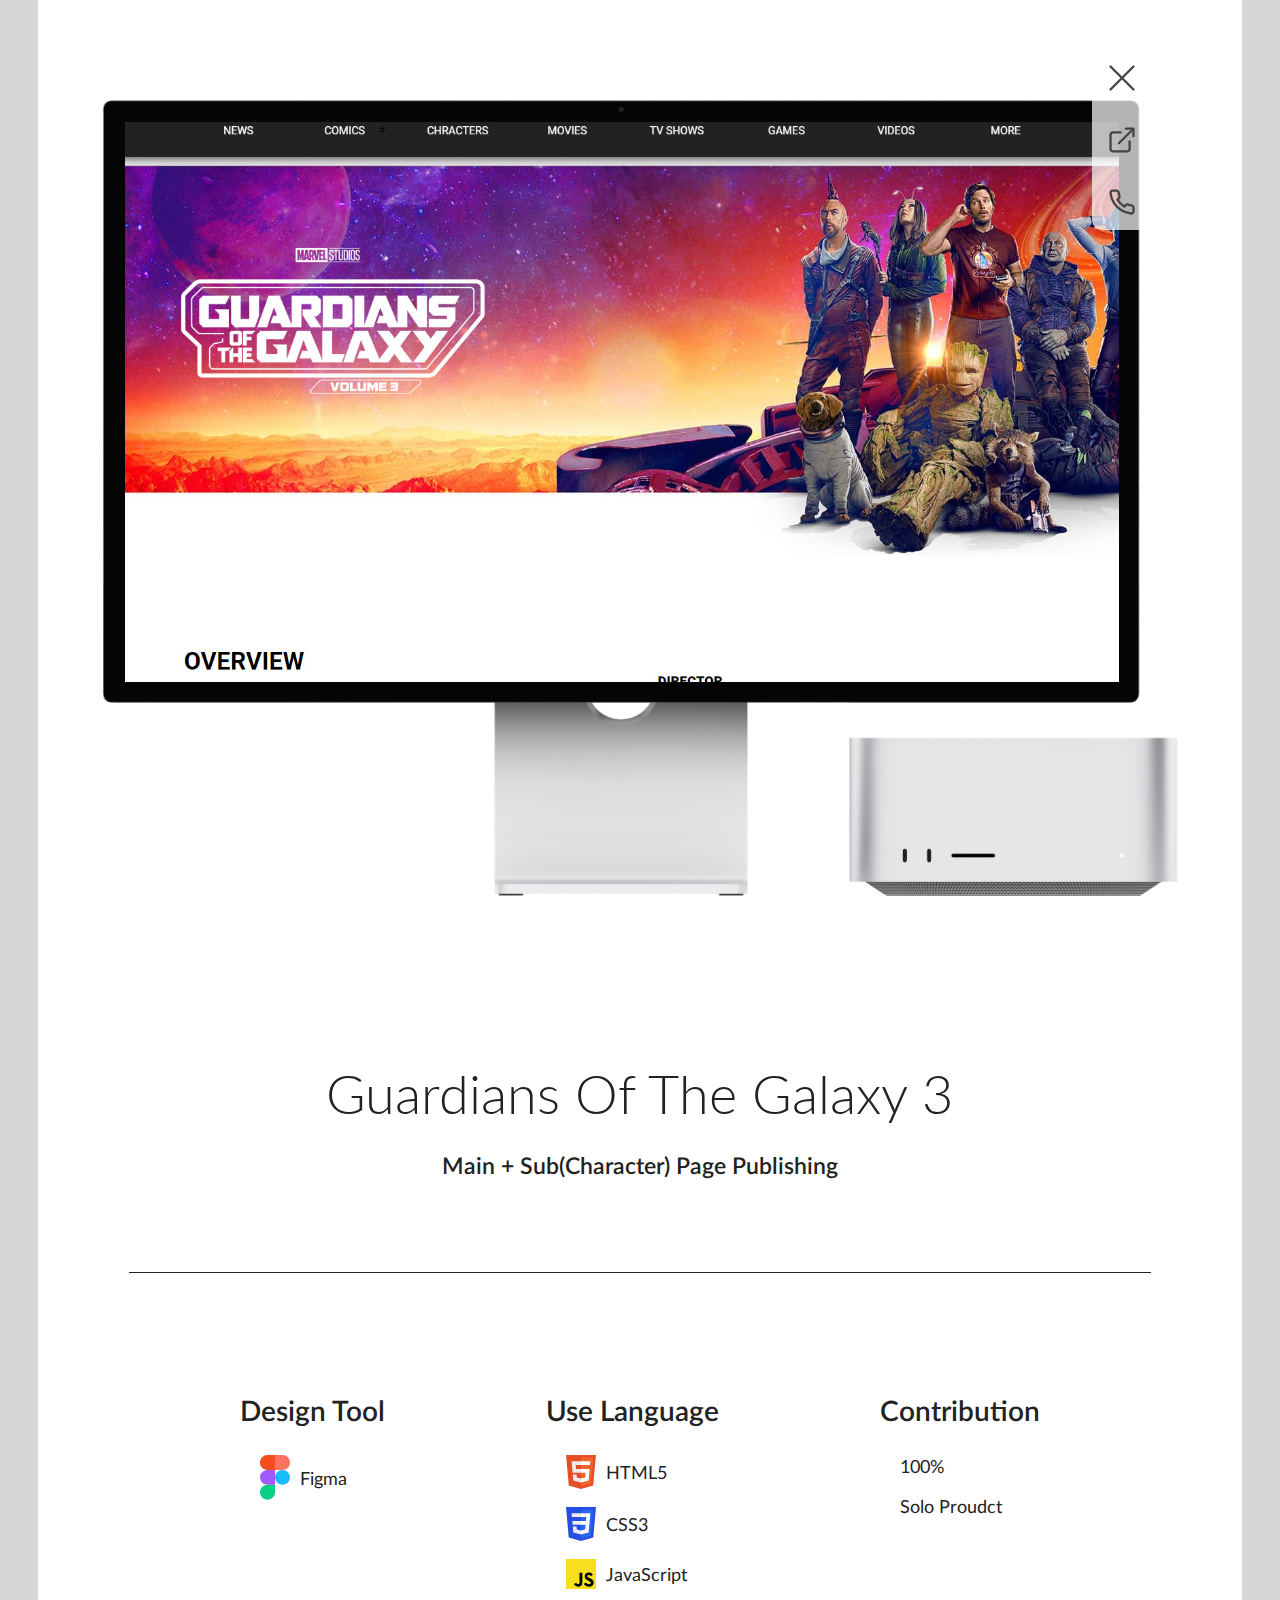
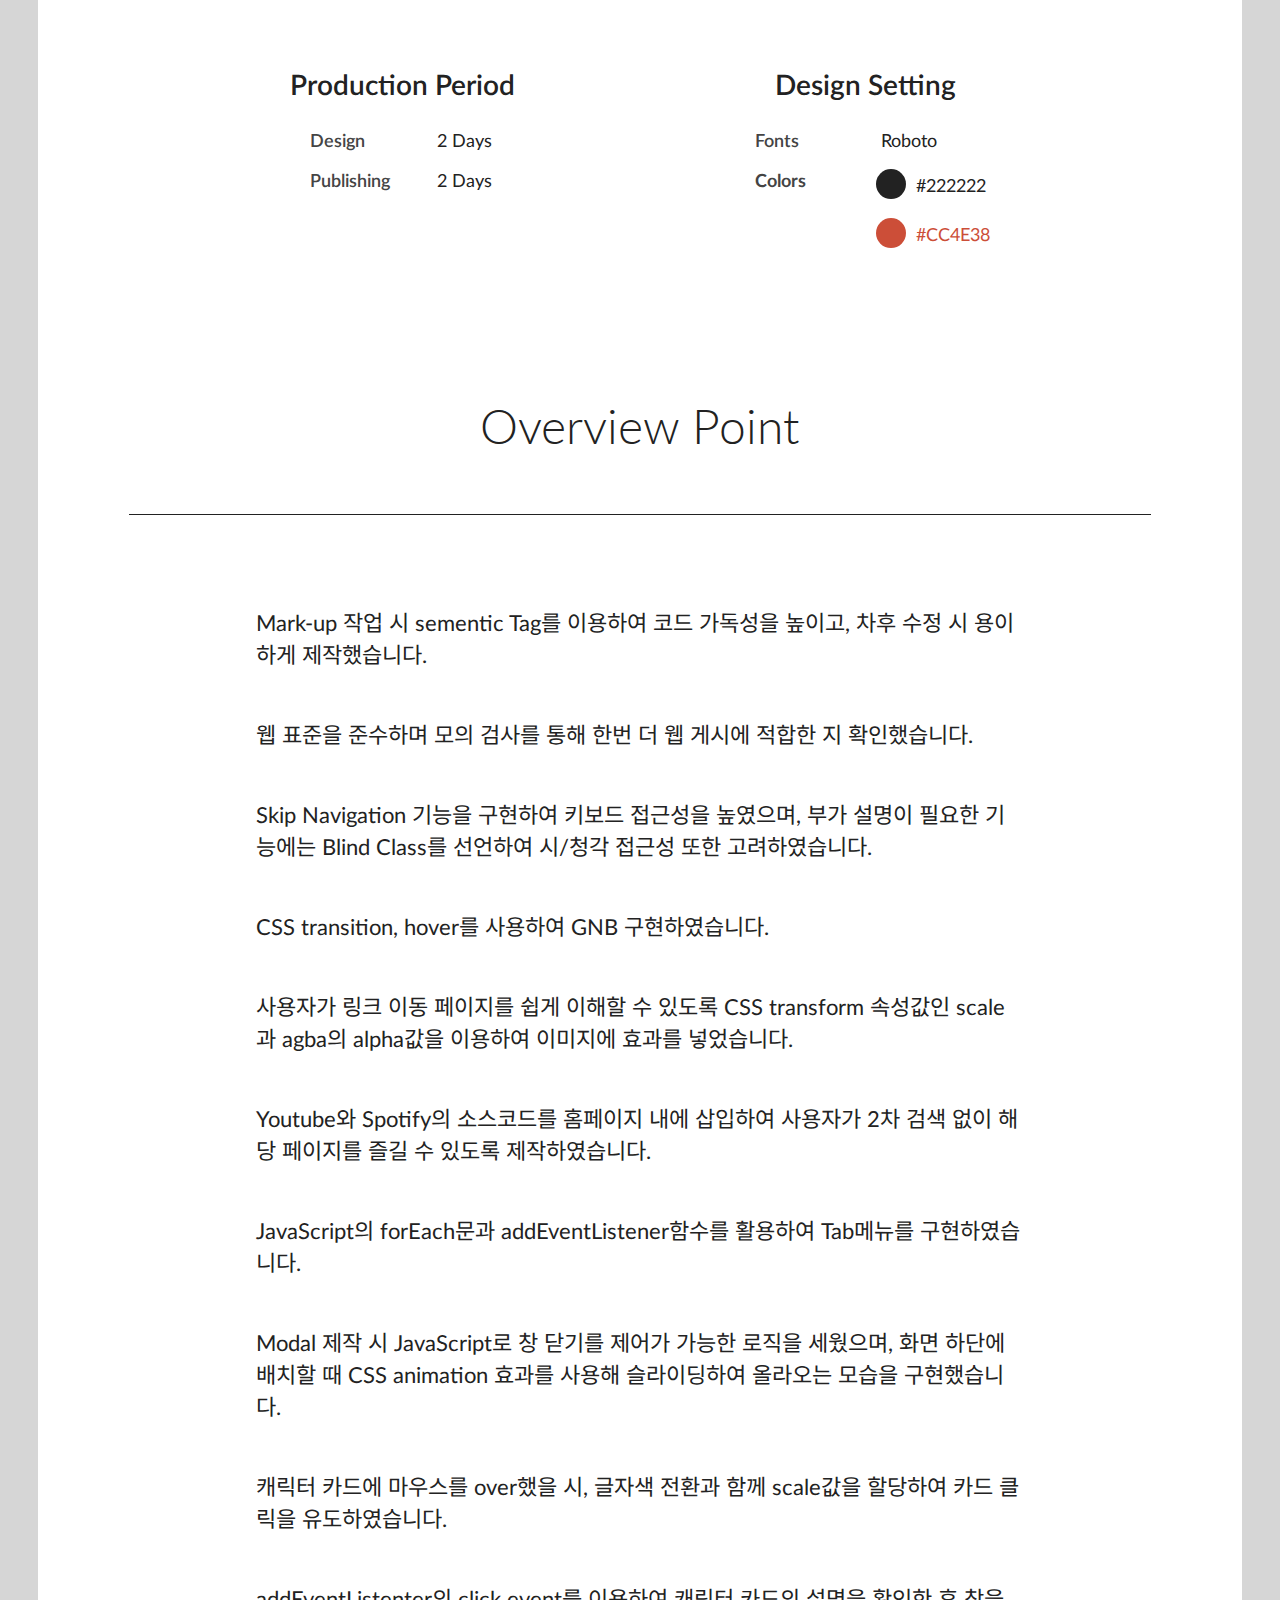
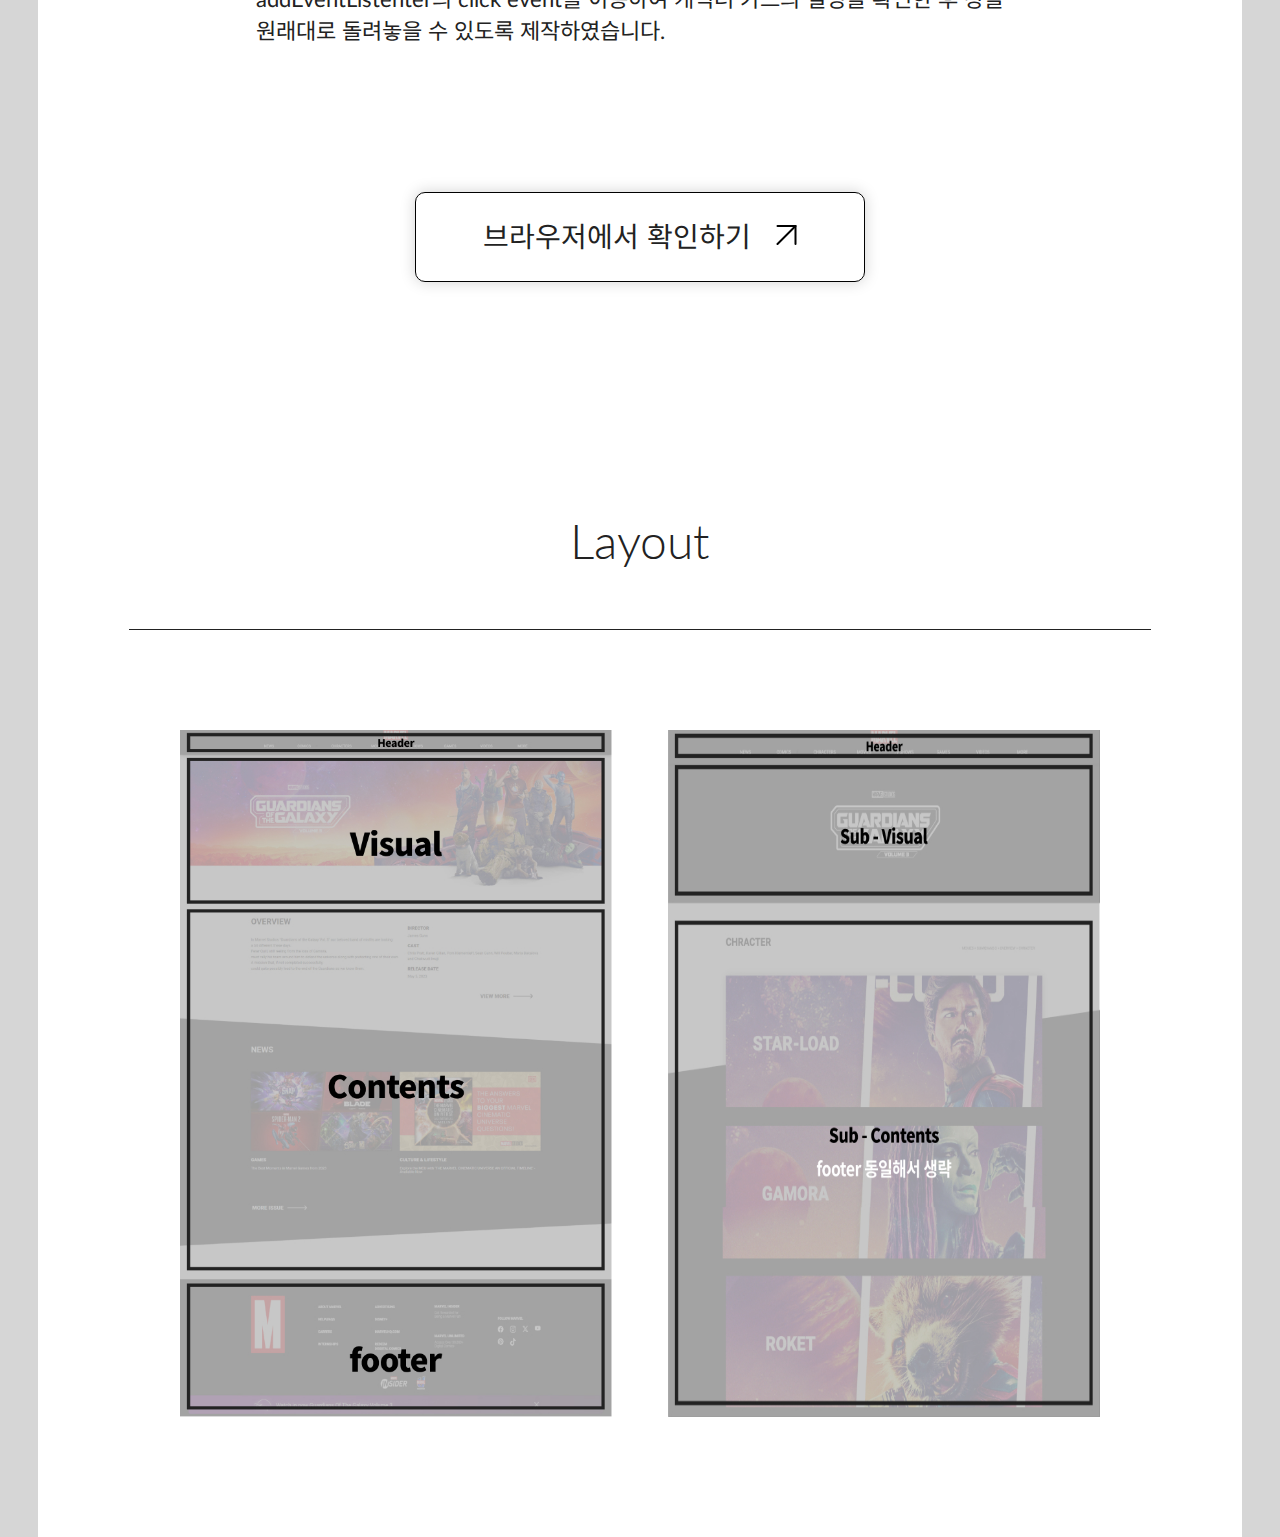
==== commit 80893805: "Add files via upload" ====
--- a/sub-works.html
+++ b/sub-works.html
@@ -18,27 +18,6 @@
 </head>
 <body>
 
-<script>
-	
-	const openMod = document.querySelector('.open-contect')
-	const callModal = document.querySelector('#modal-contact');
-	const face2 = document.querySelector('.face2');
-	const closeM = document.querySelector('.button');
-
-	callModal.style.display="none";
-
-	openMod.addEventListener("click", function(){
-		callModal.style.display="block";
-		callModal.style.animation="m-animation 0.5s";
-		face2.style.animation="face 3s"
-	})
-
-	closeM.addEventListener('click',()=>{
-		callModal.style.display="none";
-	})
-
-
-</script>
 
 <div id="modal-contact">
 	<div class="inner">
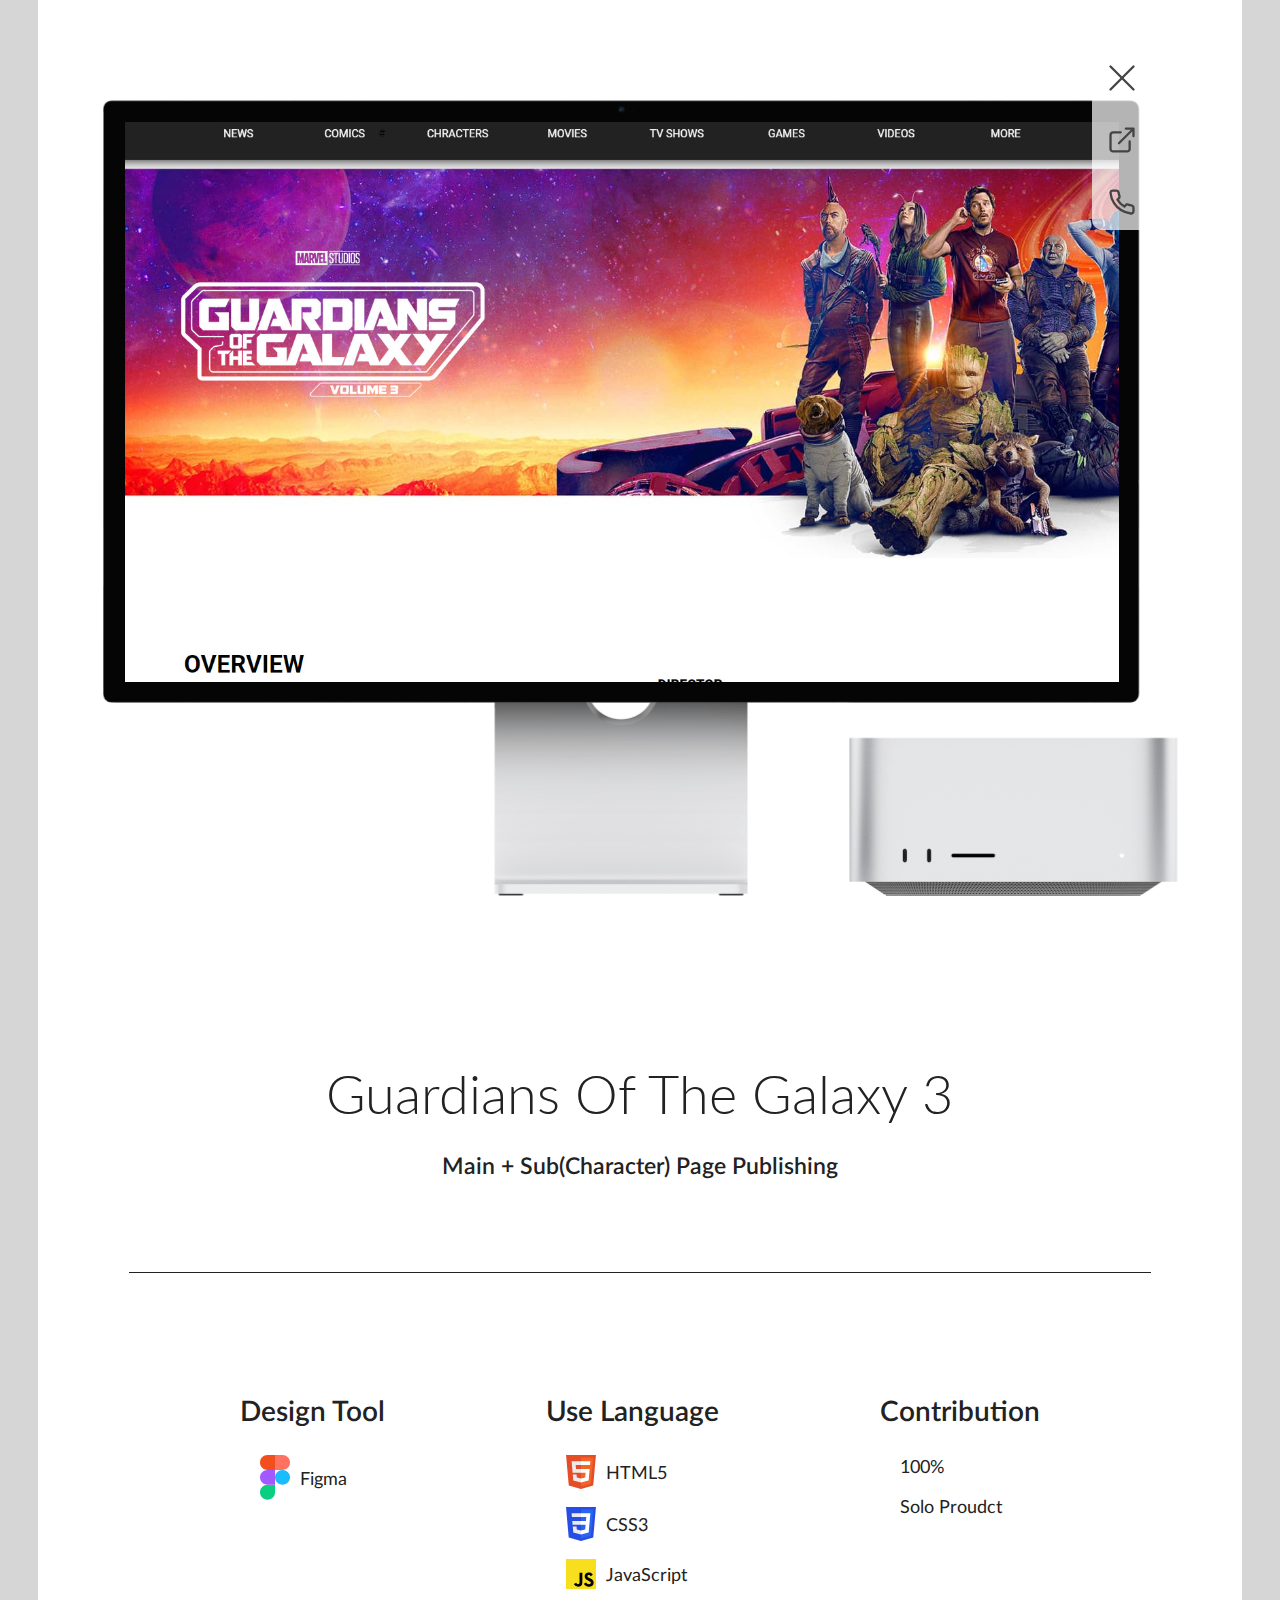
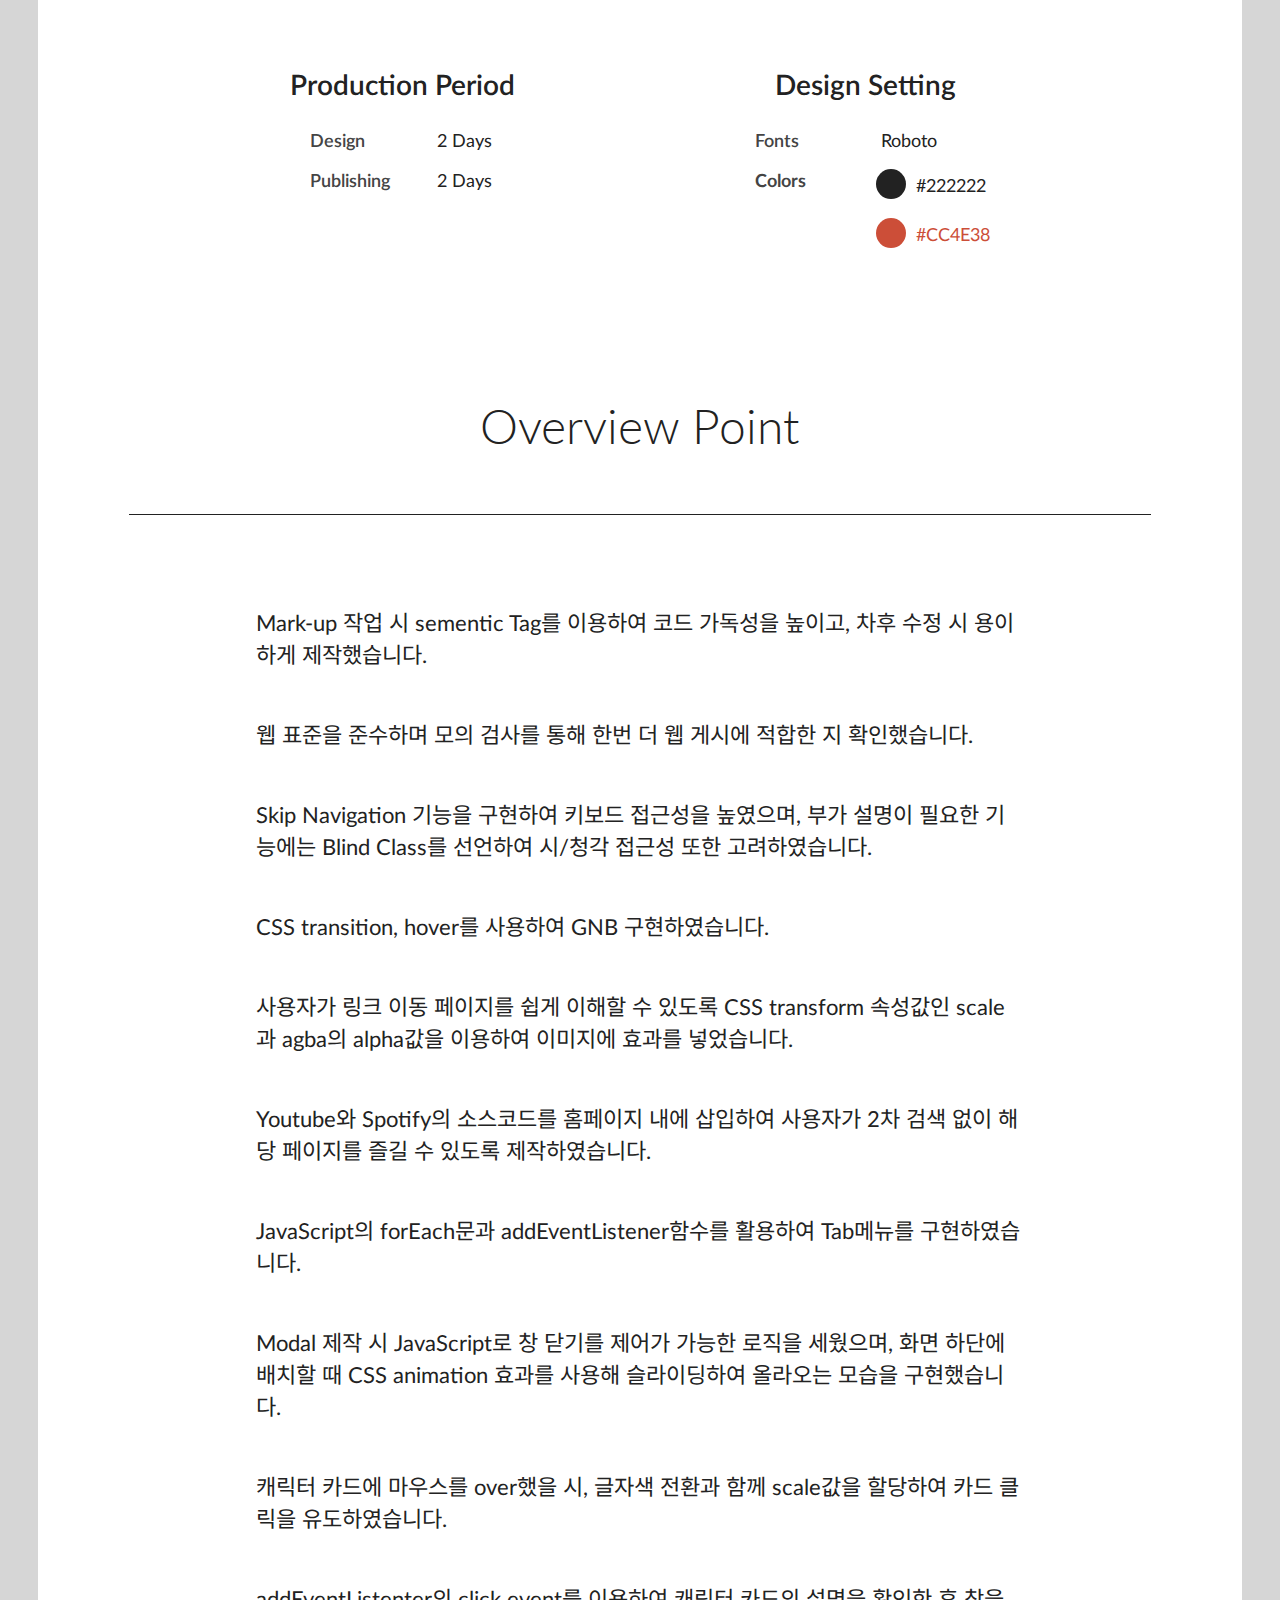
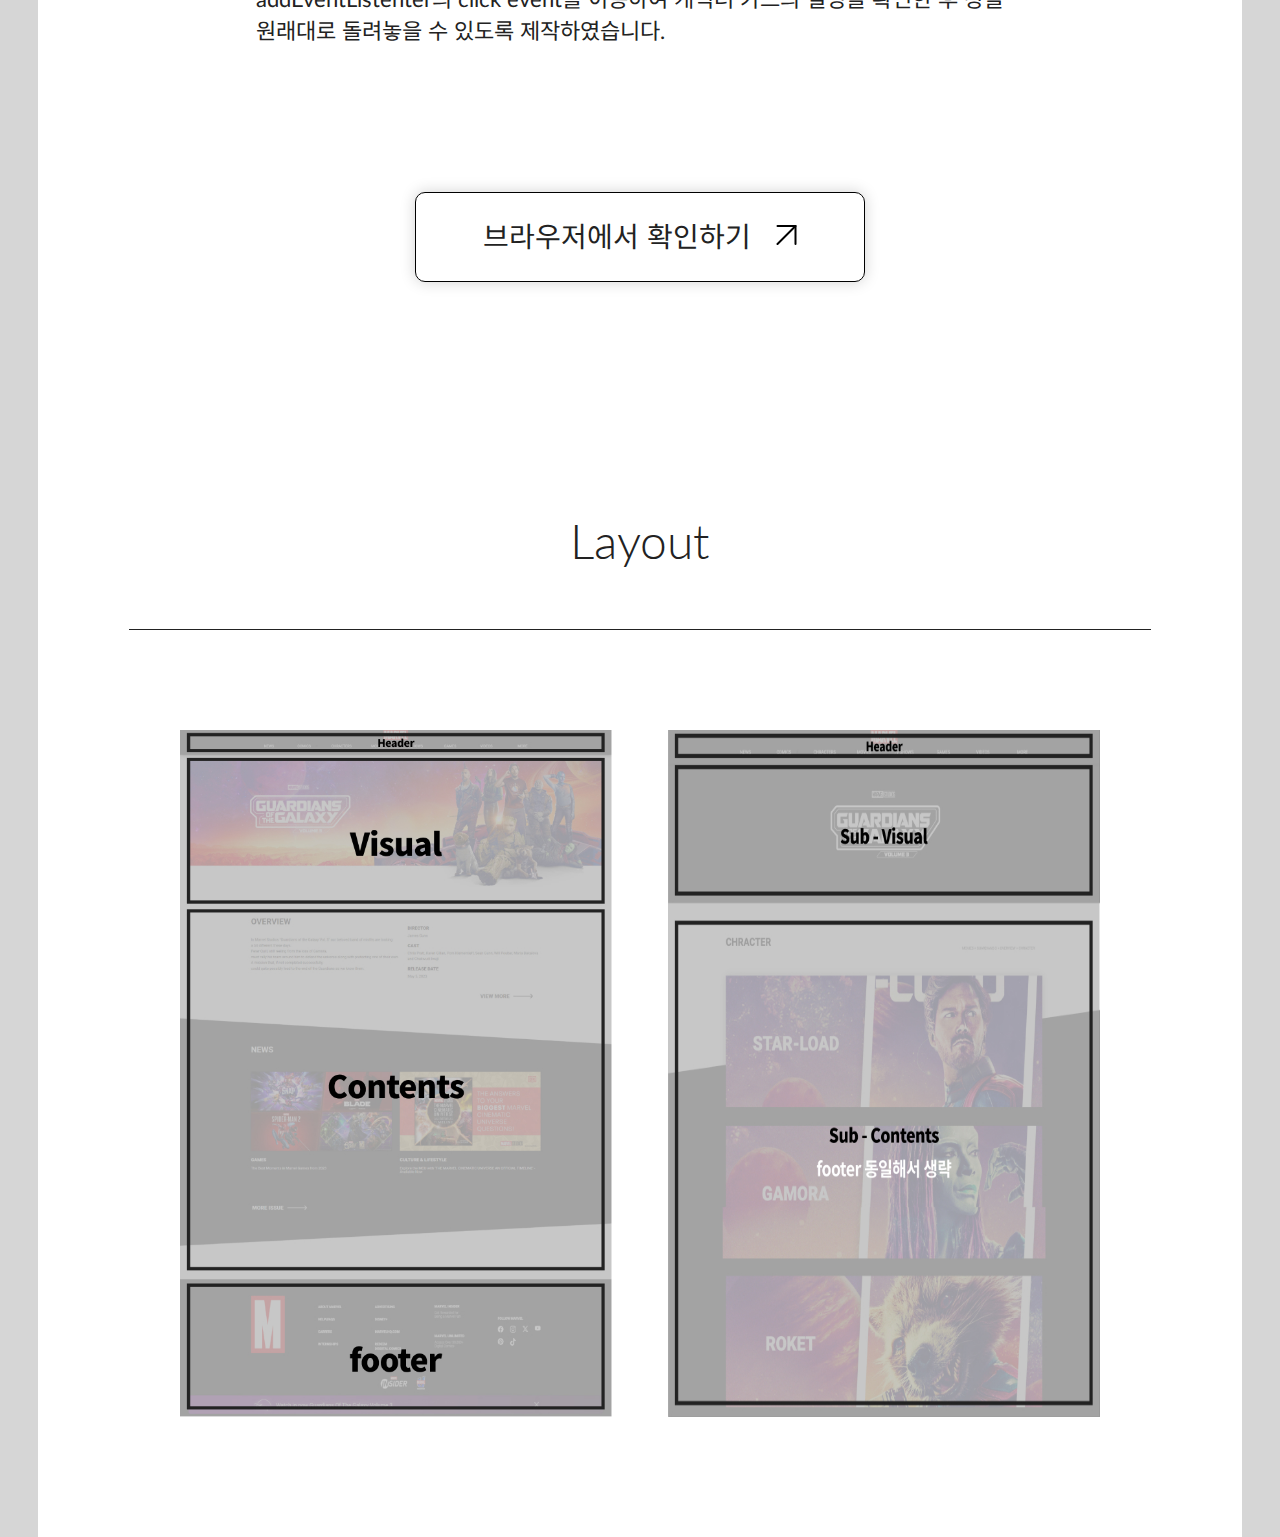
==== commit 82afd4f3: "Update sub-works.html" ====
--- a/sub-works.html
+++ b/sub-works.html
@@ -40,7 +40,7 @@
 					<p>010 - 5244 - 0835</p>
 				</div>
 
-				<a href="https://woogwayeon.github.io/sublime_portfolio/#design" target="_blank">
+				<a href="https://woogwayeon.github.io/sublime_portfolio/#profile" target="_blank">
 					<div class="contect">
 						<p>프로필 자세히 보러가기</p>
 						<img src="images/icon/arrow-open-icon.svg" alt="열기">
@@ -266,4 +266,4 @@
 </div>
 
 </body>
-</html>+</html>
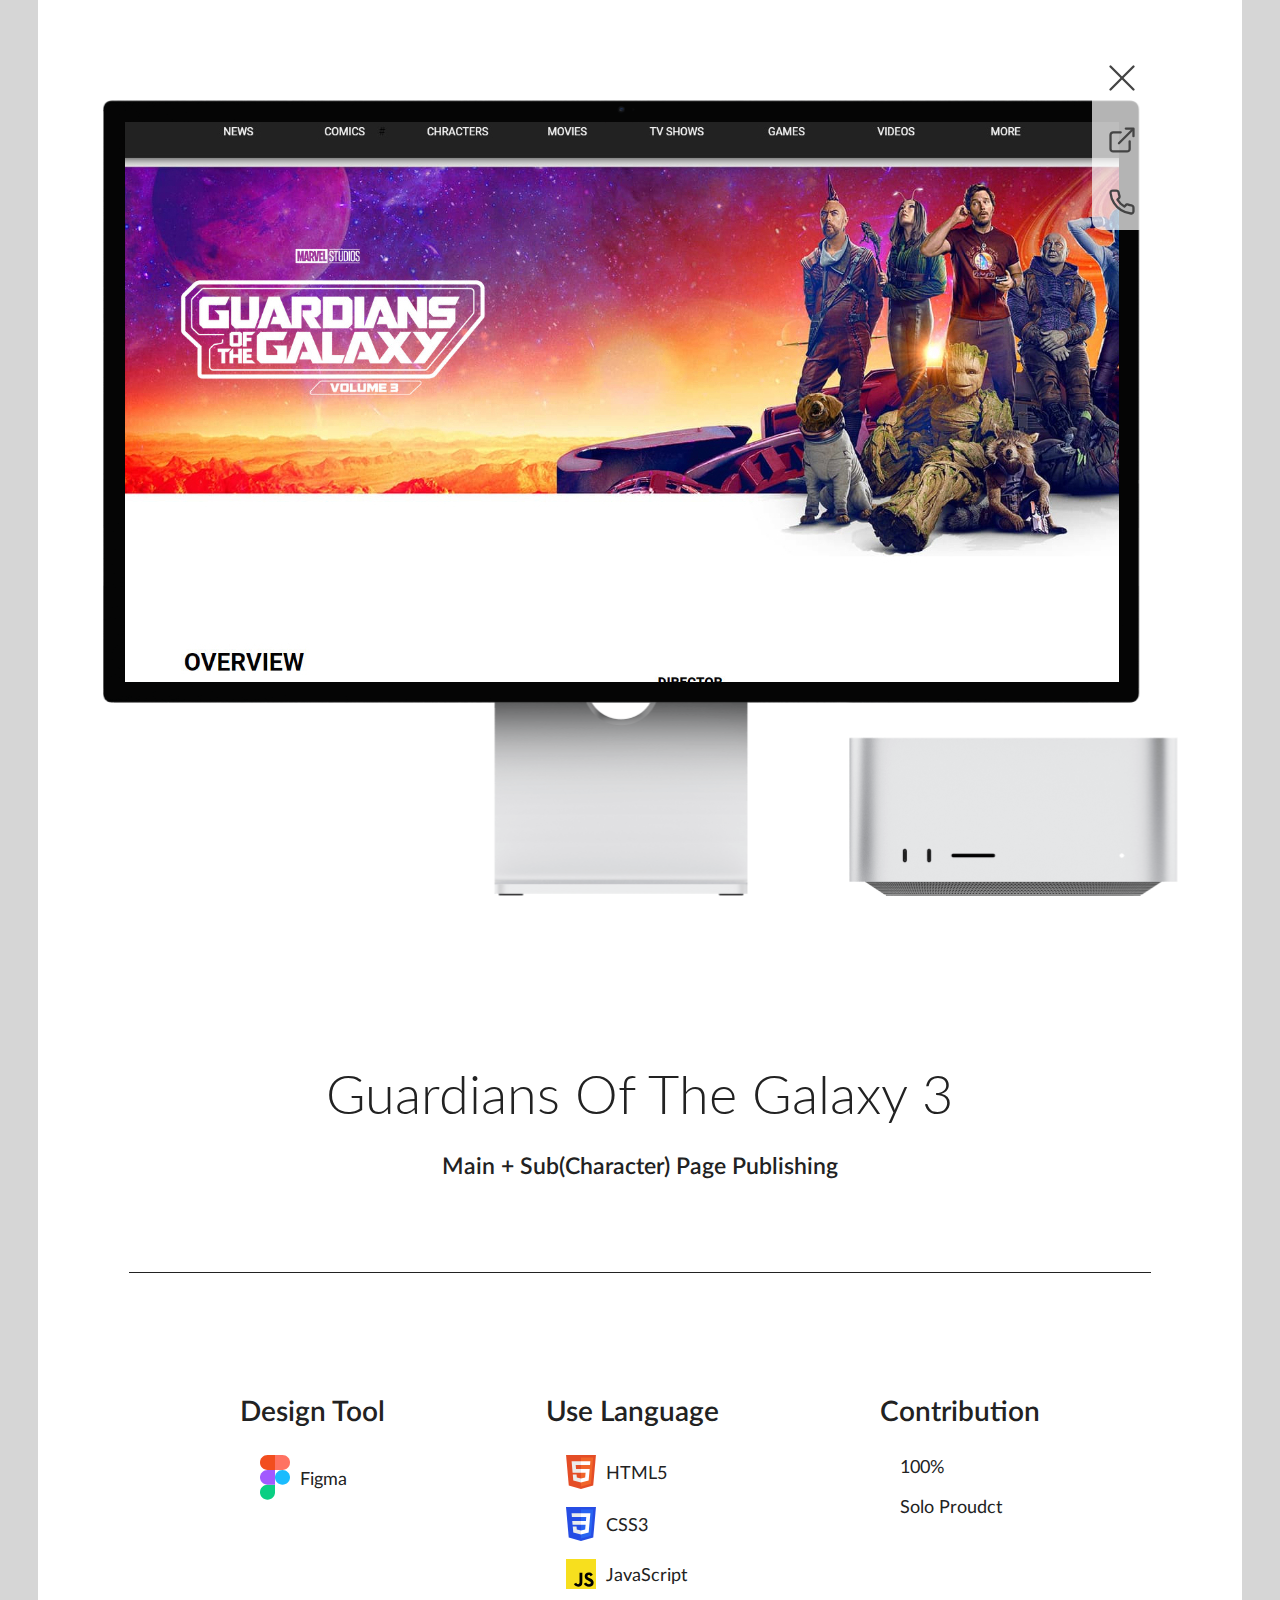
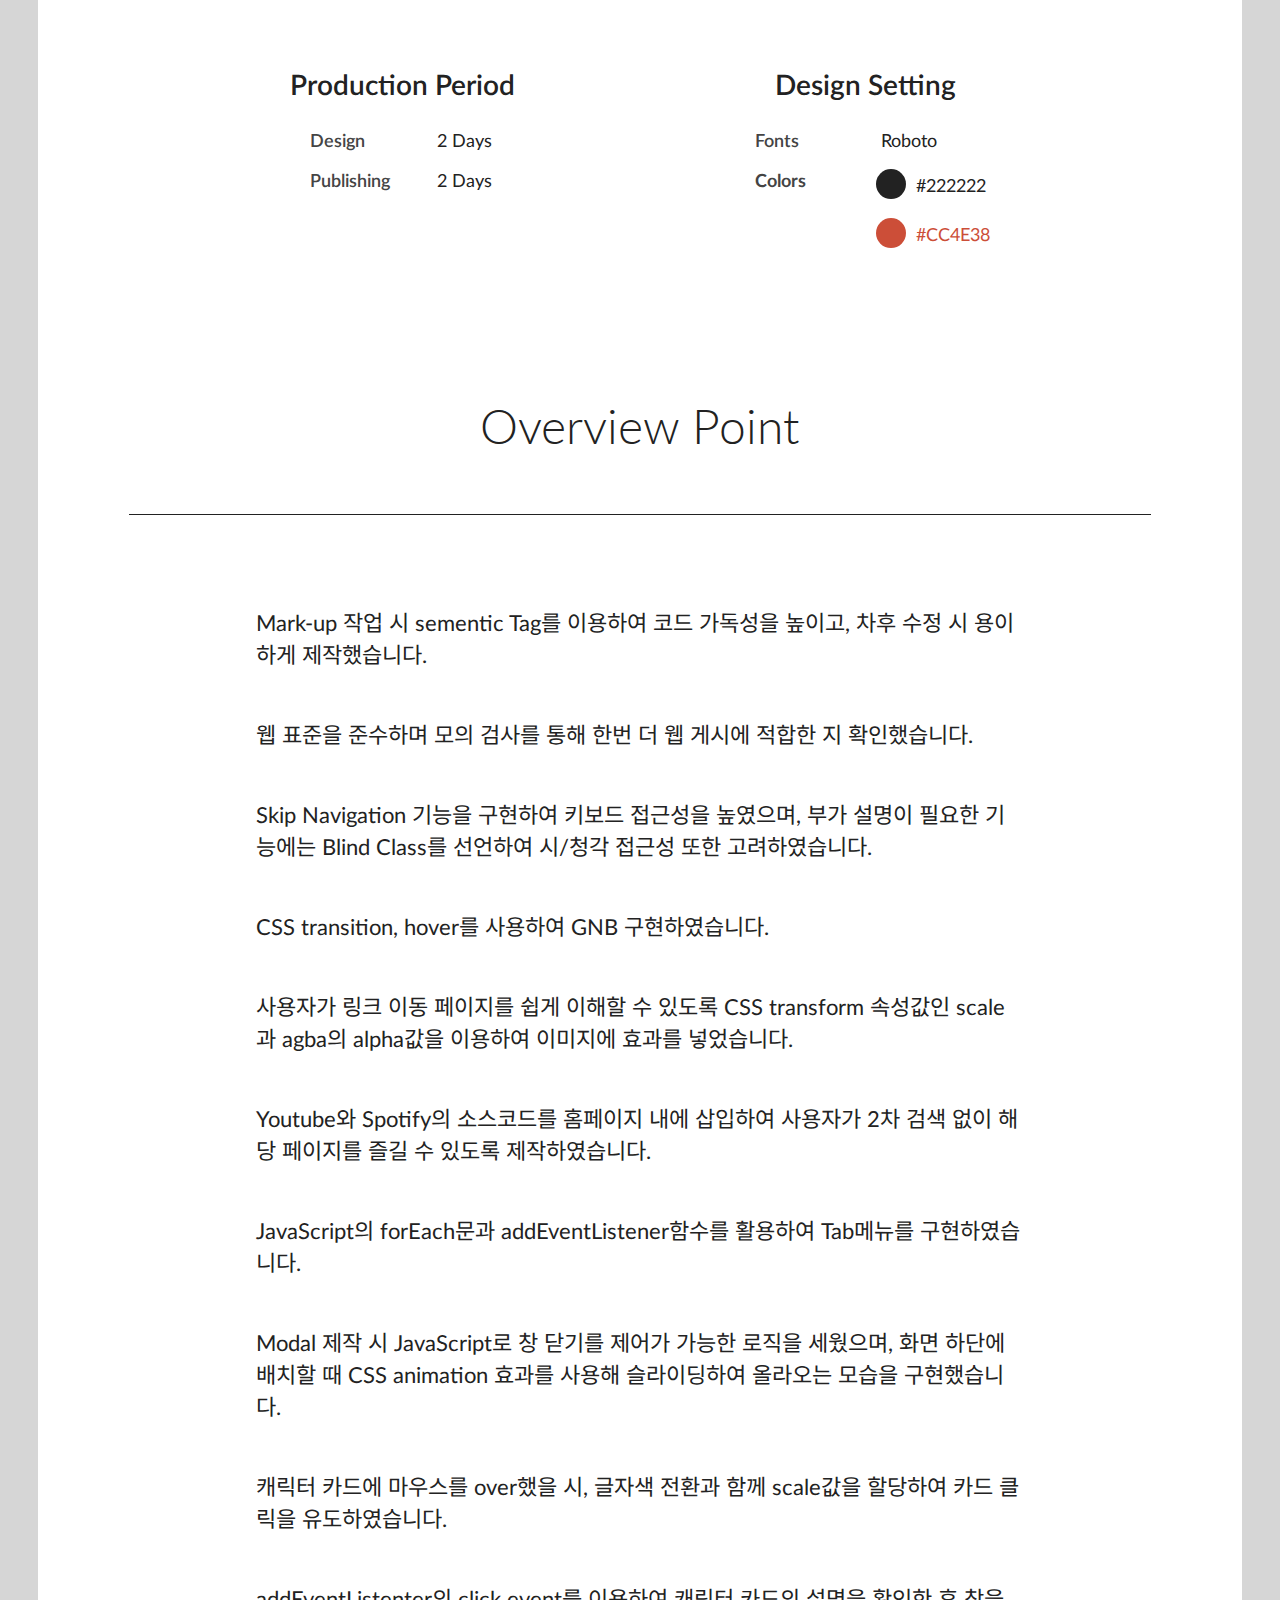
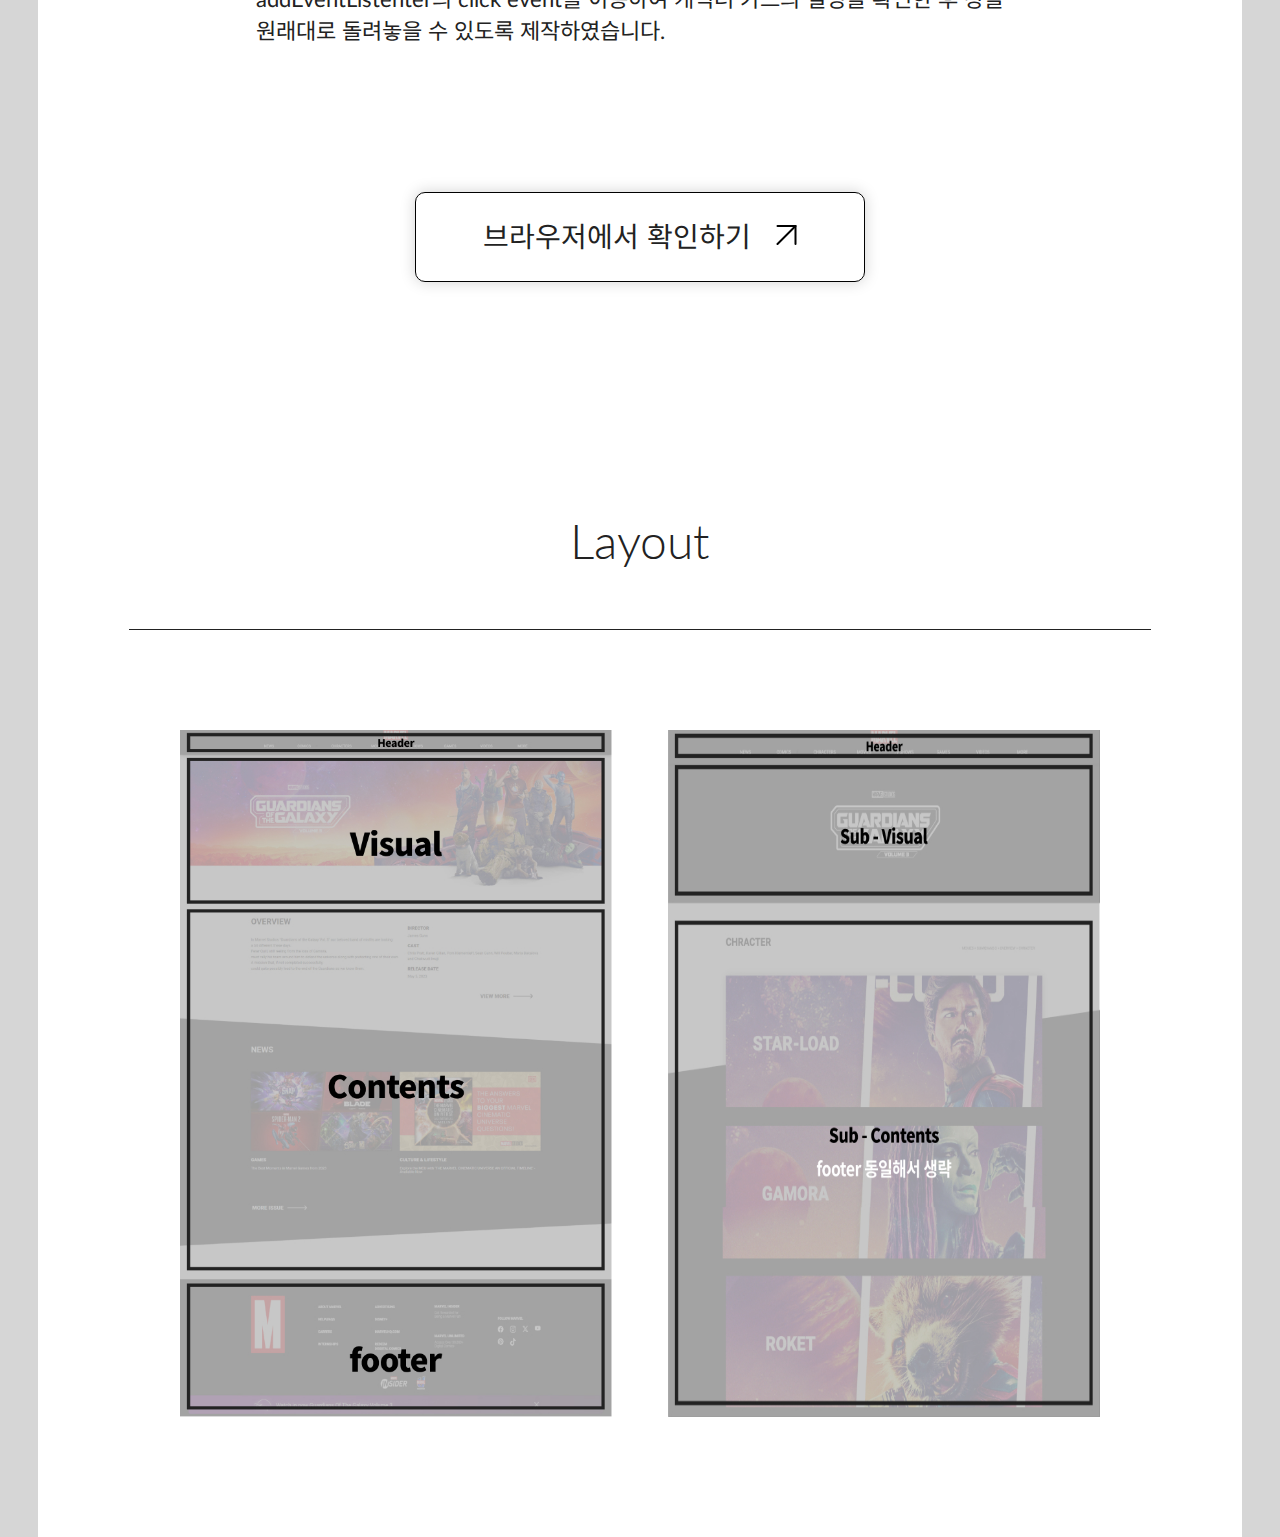
==== commit 3544c6ce: "Update sub-works.html" ====
--- a/sub-works.html
+++ b/sub-works.html
@@ -40,7 +40,7 @@
 					<p>010 - 5244 - 0835</p>
 				</div>
 
-				<a href="https://woogwayeon.github.io/sublime_portfolio/#profile" target="_blank">
+				<a href="https://woogwayeon.github.io/sublime_portfolio/#profile">
 					<div class="contect">
 						<p>프로필 자세히 보러가기</p>
 						<img src="images/icon/arrow-open-icon.svg" alt="열기">
